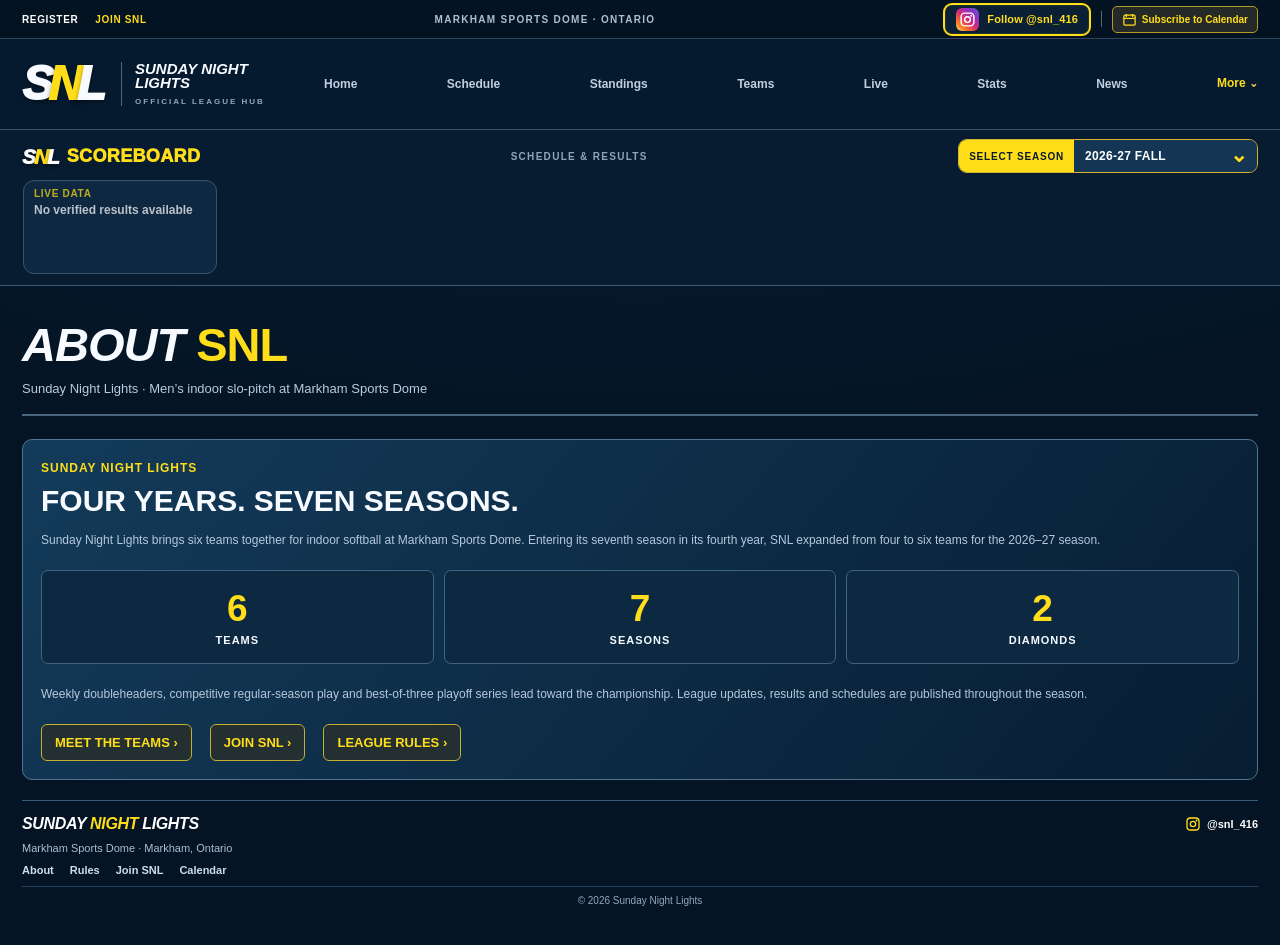
==== about.html @ c05535dc "Make SNL footer compact with four links and inline Instagram" ====
<!doctype html>
<html lang="en"><head><meta charset="utf-8"><meta name="viewport" content="width=device-width,initial-scale=1"><meta name="theme-color" content="#06192b"><meta name="description" content="About Sunday Night Lights — Sunday Night Lights."><title>About | Sunday Night Lights</title><link rel="stylesheet" href="css/style.css?v=snl-footer-compact-20261107"><link rel="stylesheet" href="css/snl-matchups-approved-v4.css?v=morsl-logo-20261105"><link rel="icon" href="assets/favicon.svg" type="image/svg+xml"></head><body data-page="about"><div id="siteHeader"></div><main id="app"></main><script src="js/data.js?v=snl-navigation-20261104"></script><script src="js/main.js?v=snl-footer-compact-20261107"></script></body></html>
---- css/style.css ----
:root{--navy:#06182b;--nav:#06192b;--bg:#051527;--panel:#123554;--panel2:#0c2943;--yellow:#ffde19;--text:#f7faff;--muted:#a9bfd2;--stroke:#587592;--soft:#2b4b66}
*{box-sizing:border-box}html{scroll-behavior:smooth}body{margin:0;color:var(--text);background:radial-gradient(ellipse 100% 60% at 50% -10%,#183f60 0%,#06192d 48%,#041424 100%);font-family:Arial,Helvetica,sans-serif}button{font:inherit;cursor:pointer}a{color:inherit;text-decoration:none}img{max-width:100%}a:focus-visible,button:focus-visible{outline:3px solid var(--yellow);outline-offset:3px}.wrap{width:min(100% - 44px,1300px);margin:auto}.utility{border-bottom:1px solid #30445b;background:#031322}.utility-in{min-height:38px;display:flex;align-items:center;gap:15px;font-size:10px;color:#adbed0;font-weight:800;letter-spacing:1.3px}.presence{display:flex;align-items:center;white-space:nowrap}.light-dot{display:inline-block;background:var(--yellow);box-shadow:0 0 8px #ffdc3666;width:8px;height:8px;flex:0 0 8px;border-radius:50%;margin-right:10px}.venue{margin-left:auto;white-space:nowrap}.socials{display:flex;align-items:center;gap:7px;letter-spacing:0}.utility-follow{white-space:nowrap}.social-pill,.calendar-pill{display:inline-flex;align-items:center;gap:5px;height:27px;padding:4px 9px;border:1px solid #3b5770;border-radius:5px;background:#0b263f;color:#dce9f7;font-size:10px;letter-spacing:0;font-weight:800;white-space:nowrap}.social-pill.disabled{opacity:.68;cursor:default}.social-pill svg,.calendar-pill svg{width:15px;height:15px;flex:0 0 15px}.calendar-pill{color:var(--yellow);border-color:#b09a24;background:#252a28}.calendar-pill:hover{background:#38392b}.utility-divider{height:16px;width:1px;background:#50677d;margin:0 3px}
.masthead{background:#061a2f;border-bottom:1px solid #37516b}.masthead-in{min-height:90px;display:flex;align-items:center;gap:23px}.brand{display:flex;align-items:center;gap:13px;flex:0 0 365px}.brand-mark{font-size:54px;font-weight:1000;font-style:italic;letter-spacing:-6px;line-height:1;text-shadow:0 2px 4px #0006}.brand-mark i{color:var(--yellow);font-style:inherit}.brand-divider{width:1px;height:44px;background:#52667c;margin-left:8px}.brand-txt b{font-size:18px;line-height:.95;font-style:italic;display:block}.brand-txt small{display:block;font-size:8px;letter-spacing:2px;margin-top:7px;color:#91a7bf;font-weight:800}.nav{display:flex;align-items:center;justify-content:space-between;flex:1;gap:10px}.nav a{font-weight:900;color:#bfd0e1;font-size:16px;padding:34px 0;position:relative;white-space:nowrap}.nav a.active,.nav a:hover{color:var(--yellow)}.nav a.active:after{content:"";position:absolute;bottom:0;height:3px;background:var(--yellow);left:0;right:0}.menu-toggle{display:none;border:none;background:none;color:var(--yellow);font-size:29px;line-height:1;padding:5px}
.scoreboard{background:#071c31;border-bottom:1px solid #3a5b76;padding:14px 0}.scorehead{display:flex;align-items:center;gap:12px;margin-bottom:13px}.scorehead h2{margin:0;color:var(--yellow);letter-spacing:1.6px;font-size:17px;font-weight:900}.scorehead .right-text{margin-left:auto;color:#8ea5bb;font-size:10px;letter-spacing:1.3px;font-weight:900;text-transform:uppercase}.scorebtn{border:1px solid #426688;border-radius:50%;color:var(--yellow);background:#173550;width:30px;height:30px;font-size:19px;line-height:1;margin-left:2px}.scoretrack{display:flex;gap:10px;overflow-x:auto;scroll-behavior:smooth;scrollbar-width:none;padding:1px 1px 2px}.scoretrack::-webkit-scrollbar{display:none}.gamecenter{flex:0 0 206px;min-height:111px;display:flex;align-items:center;gap:11px;border:1px solid #c4ac28;background:#203144;border-radius:11px;padding:14px;color:var(--yellow)}.gamecenter .live-disc{width:10px;height:10px;border-radius:50%;background:var(--yellow);box-shadow:0 0 11px #ffdf19b0}.gamecenter strong{font-size:17px;line-height:1.12}.gamecenter small{display:block;font-size:10px;color:#aec0d0;font-weight:400;margin-top:5px}.scorecard{flex:0 0 194px;border:1px solid #3d6385;background:linear-gradient(135deg,#194568,#0d2b49);border-radius:11px;min-height:111px;padding:8px 11px}.scoremeta{display:flex;justify-content:space-between;font-size:10px;font-weight:900;color:var(--yellow);letter-spacing:.7px;margin-bottom:6px}.scoremeta span{font-size:9px;color:#93aabd}.scoreteam{display:flex;align-items:center;gap:7px;font-size:12px;font-weight:800;margin:3px 0}.scoreteam img{width:24px;height:27px;object-fit:contain}.scoreteam span{flex:1;overflow:hidden;text-overflow:ellipsis;white-space:nowrap}.scoreteam b{font-size:17px}.scorecard.pending{opacity:.75}
main{padding-bottom:30px}.hero{border:1px solid #43617a;background:#102f4d;margin:27px 0 25px}.hero-banner{height:auto;aspect-ratio:5/1;overflow:hidden;background:#051321}.hero-banner img{width:100%;height:100%;object-fit:cover;display:block}.logo-ribbon{display:grid;grid-template-columns:repeat(6,minmax(0,1fr));height:120px;background:linear-gradient(150deg,#153a5b,#081b30);border-top:1px solid #54718e}.logo-team{height:100%;display:flex;align-items:center;justify-content:center;position:relative;overflow:hidden}.logo-team:not(:last-child):after{content:"";position:absolute;right:0;top:-12px;height:160px;width:3px;background:var(--yellow);transform:rotate(16deg);box-shadow:0 0 3px #0005}.logo-team img{object-fit:contain;width:86%;height:85%;filter:drop-shadow(0 3px 2px #0008)}.logo-team.buffaloes img{width:96%;height:74%}
.section{margin:0 0 29px}.section-top{display:flex;align-items:end;justify-content:space-between;gap:13px;margin:0 0 12px}.section-top h2{font-size:clamp(25px,2.8vw,33px);line-height:1.02;letter-spacing:-1px;font-style:italic;font-weight:900;margin:0}.section-top em{font-style:inherit;color:var(--yellow)}.section-top small,.section-top a{font-size:11px;font-weight:800;letter-spacing:.5px;color:#c2d1e2;text-transform:uppercase;text-align:right}.section-rule{width:59px;height:3px;background:var(--yellow);margin-top:10px}.stories{display:flex;gap:12px;overflow-x:auto;scrollbar-width:thin;scrollbar-color:#55738b transparent;scroll-snap-type:x mandatory;padding:0 0 7px}.story{min-width:0;flex:1 0 calc((100% - 36px)/4);min-height:360px;position:relative;overflow:hidden;border-radius:12px;background:linear-gradient(150deg,#1a4064,#061522);border:1px solid #56738c;scroll-snap-align:start;box-shadow:0 12px 20px #0005;isolation:isolate}.story:after{content:"";position:absolute;inset:0;background:linear-gradient(180deg,#06131e69 0%,transparent 35%,#02070cc9 64%,#01050a 100%);z-index:1}.story:hover .story-illustration{transform:scale(1.06)}.story-illustration{position:absolute;inset:0;transition:transform .24s ease}.story-illustration img{position:absolute;object-fit:contain;filter:drop-shadow(0 10px 8px #0008)}.story.opener{background:linear-gradient(130deg,#144c3b,#13558d 70%,#090f1c)}.story.opener img.one{width:95%;height:85%;left:-24%;top:11%;transform:rotate(-10deg)}.story.opener img.two{width:105%;height:60%;right:-42%;top:22%;transform:rotate(7deg)}.story.expansion{background:linear-gradient(145deg,#143e58,#071626)}.story.expansion img{width:53%;height:47%;top:16%}.story.expansion img.one{left:-5%}.story.expansion img.two{right:-6%}.story.expansion img.three{width:52%;left:27%;top:36%}.story.trade{background:linear-gradient(130deg,#b34a10,#181922 73%)}.story.trade img{height:72%;width:70%;top:17%}.story.trade img.one{left:-16%;}.story.trade img.two{right:-16%;}.story.batbros{background:radial-gradient(circle at 50% 30%,#326e94,#08192c 75%)}.story.batbros:before{content:"⚾";font-size:140px;opacity:.3;position:absolute;left:17%;top:18%;transform:rotate(-13deg)}.story-super{position:absolute;top:58px;left:14px;right:9px;z-index:2;text-transform:uppercase;font-weight:1000;font-stretch:condensed;letter-spacing:-.9px;color:#fff;font-size:clamp(27px,2.7vw,45px);line-height:.91;text-shadow:0 4px 4px #000e,-1px -1px 1px #000b}.story.trade .story-super{font-size:32px}.story.batbros .story-super{font-size:42px}.story-tag{position:absolute;z-index:3;top:12px;left:12px;background:var(--yellow);padding:5px 8px;color:#061728;font-size:9px;font-weight:900;letter-spacing:1px;border-radius:2px}.story-bottom{position:absolute;bottom:0;left:0;right:0;padding:16px 13px 16px;z-index:3}.story-bottom h3{font-size:19px;line-height:1.15;margin:0 0 7px;font-weight:900;text-shadow:1px 2px 2px #000}.story-bottom small{font-size:10px;color:#b5c3d4}.newsline{margin-top:10px;padding:11px 12px;display:flex;align-items:center;gap:11px;border:1px solid #4b708b;border-radius:8px;background:linear-gradient(90deg,#164461,#081c2d);font-size:12px}.newsline b{font-size:9px;white-space:nowrap;background:var(--yellow);padding:7px;color:#062034;border-radius:3px}.newsline span{flex:1}.newsline a{font-size:10px;font-weight:900;white-space:nowrap;color:#c7d4e2}
.split{display:grid;grid-template-columns:1fr 1fr;gap:18px;margin-bottom:34px}.split .section-top{margin-bottom:12px}.panel{border:1px solid #6684a0;background:linear-gradient(150deg,#133956,#081e33);border-radius:12px;overflow:hidden;box-shadow:0 9px 15px #0003}.panel-h{display:flex;align-items:center;justify-content:space-between;padding:12px 14px;background:#173e5a;border-bottom:3px solid var(--yellow);font-size:11px;font-weight:900;letter-spacing:.4px}.panel-h small{color:#b5c6d6;letter-spacing:.2px}.matches{padding:8px}.match{height:76px;border:1px solid #abbccf;border-radius:8px;overflow:hidden;position:relative;background:#081726;margin-bottom:7px;isolation:isolate}.match:last-child{margin-bottom:0}.half{position:absolute;height:100%;top:0;width:53%;overflow:hidden}.half.away{left:0;clip-path:polygon(0 0,100% 0,92% 100%,0 100%)}.half.home{right:0;clip-path:polygon(9% 0,100% 0,100% 100%,0% 100%)}.half img{height:130%;width:120%;max-width:none;position:absolute;top:-13%;object-fit:contain;transform:rotate(3deg) scale(1.17);transition:transform .25s}.half .morsl-art{transform:rotate(3deg) scale(.91);top:-10%}.half .buffaloes-art{height:155%;width:180%;left:-18%;top:-26%;transform:rotate(3deg) scale(1.19)}.half.away .buffaloes-art{left:-30%}.half .iht-art{height:125%;width:118%;top:-13%;transform:rotate(3deg) scale(.99)}.half .maul-art{transform:rotate(3deg) scale(1.24)}.half .outcasts-art{transform:rotate(3deg) scale(1.12)}.half .raccoons-art{transform:rotate(3deg) scale(1.28)}.half.away img{left:-8%}.half.home img{right:-9%}.half .buffaloes-art{left:-18%}.half.home .buffaloes-art{right:-30%;left:auto}.half-label{position:absolute;z-index:5;bottom:5px;font-weight:900;font-size:13px;color:white;text-shadow:1px 2px 2px #000,0 0 5px #000;white-space:nowrap}.half.away .half-label{left:6px}.half.home .half-label{right:6px}.half .position-label{position:absolute;top:5px;z-index:4;font-size:8px;font-weight:900;letter-spacing:.6px;color:white;text-shadow:0 0 4px #000}.half.away .position-label{left:7px}.half.home .position-label{right:7px}.match .slash{position:absolute;left:50%;height:150%;width:3px;background:var(--yellow);top:-25%;z-index:3;transform:rotate(21deg)}.matchtime{position:absolute;left:50%;top:50%;transform:translate(-50%,-50%);z-index:6;text-align:center;min-width:101px;background:#06182b;border:1.5px solid var(--yellow);padding:5px 9px;border-radius:25px;box-shadow:0 2px 5px #0009}.matchtime b{display:block;color:var(--yellow);font-size:14px;line-height:1.05;white-space:nowrap}.matchtime small{display:block;font-size:8px;font-weight:900;letter-spacing:.2px;color:#fff;border-top:1px solid #c1d1db;margin-top:3px;padding-top:2px;white-space:nowrap}
.standings{width:100%;border-collapse:collapse}.standings th{color:#bac9d8;text-align:left;background:#0a2439;font-size:10px;letter-spacing:.4px;padding:12px 9px}.standings td{padding:8px 9px;font-size:12px;font-weight:800;border-top:1px solid #3a5872}.standings td:not(:first-child),.standings th:not(:first-child){text-align:center}.standings td:not(:first-child){color:#c4d3e3}.team-id{display:flex;align-items:center;gap:8px;min-width:0}.team-id img{width:31px;height:30px;object-fit:contain;flex:none}.panel-foot{padding:9px 11px;color:#b1c5d8;font-size:10px;border-top:1px solid #42617a;line-height:1.4}.leader-cards{display:grid;grid-template-columns:repeat(4,minmax(0,1fr));gap:12px}.leader-card{border:1px solid #6787a1;border-top:3px solid var(--yellow);border-radius:9px;background:linear-gradient(140deg,#18415f,#071d32);padding:15px;min-height:144px;overflow:hidden;position:relative}.leader-card:after{content:"";position:absolute;width:155px;height:155px;border:2px solid #fff1;border-radius:50%;right:-60px;top:33px;box-shadow:0 0 0 19px #fff1}.leader-card b{font-size:12px;display:block;letter-spacing:.5px}.leader-card small{font-size:11px;color:var(--yellow);font-weight:900;display:block;margin:5px 0}.leader-card strong{font-size:35px;display:block;margin:18px 0 7px}.leader-card span{font-size:10px;color:#b9cfe1}.hint{font-size:11px;color:#a7bfd5;margin:8px 0 0}.footer{margin-top:32px;border-top:1px solid #345a75;padding:21px 0 9px;display:flex;gap:20px;align-items:center;justify-content:space-between;font-size:11px;color:#a4bcd0}.footer strong{color:#fff}.footer em{color:var(--yellow);font-style:normal}
/* interior pages */.page-hero{display:flex;align-items:end;justify-content:space-between;gap:15px;margin:31px 0 20px;border-bottom:2px solid #49667f;padding-bottom:15px}.page-hero h1{font-size:clamp(30px,4vw,47px);font-style:italic;letter-spacing:-1px;font-weight:900;margin:0}.page-hero h1 em{font-style:normal;color:var(--yellow)}.page-hero p{margin:7px 0 0;color:#b9cbdc;font-size:13px;line-height:1.5}.section-note{color:#b5c8dc;font-size:12px;line-height:1.65}.flat-card{border:1px solid #52738d;background:linear-gradient(130deg,#133b5a,#071d32);border-radius:10px;padding:18px;margin-bottom:14px}.flat-card h2,.flat-card h3{margin-top:0}.large-matches .match{height:133px;margin:0 0 9px}.large-matches .half-label{font-size:22px;bottom:12px}.large-matches .matchtime{min-width:126px;padding:7px 11px}.large-matches .matchtime b{font-size:19px}.large-matches .matchtime small{font-size:10px}.large-matches .half .position-label{font-size:10px;top:9px}.large-matches .half img{height:150%}.large-matches .half .buffaloes-art{height:170%}.large-matches .half .morsl-art{transform:rotate(3deg) scale(.98)}.large-matches .half .iht-art{height:145%}.filters{display:flex;align-items:center;gap:10px;flex-wrap:wrap;margin-bottom:16px}.filterbtn{background:#0c2943;color:#c9d7e6;border:1px solid #63819a;border-radius:6px;padding:9px 13px;font-weight:800;font-size:12px}.filterbtn.active{color:#071728;background:var(--yellow);border-color:var(--yellow)}.game-table{width:100%;border-collapse:collapse;font-size:13px}.game-table th{background:#102b43;color:#c7d6e7;font-size:11px;letter-spacing:.6px;text-align:left}.game-table td,.game-table th{padding:14px 13px;border-bottom:1px solid #345875}.game-table td:last-child{text-align:right}.result-row{display:flex;align-items:center;gap:11px}.result-row img{width:30px;height:30px;object-fit:contain}.result-row b{font-size:15px}.result-pending{font-size:11px;color:#a7bfce}.team-grid{display:grid;grid-template-columns:repeat(3,1fr);gap:15px}.team-card{border:1px solid #4f718d;border-radius:11px;background:linear-gradient(135deg,#173e5f,#081e35);padding:19px;min-height:212px;display:flex;flex-direction:column;align-items:center;justify-content:space-between;text-align:center;gap:8px;transition:transform .18s}.team-card:hover{transform:translateY(-3px);border-color:var(--yellow)}.team-card img{width:100%;height:110px;object-fit:contain}.team-card h3{margin:0;font-size:19px}.team-card span{font-size:11px;color:var(--yellow);font-weight:800}.team-detail{display:flex;align-items:center;gap:30px}.team-detail img{width:260px;height:235px;object-fit:contain}.roster-grid{display:grid;grid-template-columns:repeat(2,1fr);gap:13px}.feature-link{color:var(--yellow);font-size:12px;font-weight:900}.playoff-grid{display:grid;grid-template-columns:repeat(3,1fr);gap:16px}.round-card{background:linear-gradient(#163954,#081e32);border:1px solid #4c6a81;border-radius:10px;padding:16px}.round-card h3{margin:0 0 13px;color:var(--yellow);font-size:17px}.series{padding:15px 8px;border:1px solid #405c72;background:#081d31;border-radius:6px;margin-bottom:10px;text-align:center;font-size:13px;font-weight:800}.series small{display:block;color:#a3bacd;margin-top:6px}.stat-summary{display:grid;grid-template-columns:repeat(4,1fr);gap:11px;margin-bottom:18px}.stat-box{border-top:3px solid var(--yellow);background:#143958;border-radius:9px;padding:18px}.stat-box b{display:block;font-size:31px;margin-bottom:8px}.stat-box small{font-size:11px;color:#bbcada;font-weight:900;letter-spacing:.6px}.leaders-full .leader-card{min-height:185px}.notice{padding:15px;border-left:3px solid var(--yellow);background:#0d2a43;border-radius:4px;color:#d4e1ee;font-size:13px;line-height:1.55;margin:15px 0}.register-steps{display:grid;grid-template-columns:repeat(3,1fr);gap:14px}.register-step{border:1px solid #486984;border-radius:9px;padding:18px;background:#112f49}.register-step .step{display:block;color:var(--yellow);font-weight:900;font-size:12px;margin-bottom:10px}.register-step h3{font-size:18px}.register-step p{font-size:12px;line-height:1.6;color:#bfd1e0}.story-archive .story{flex:1 0 calc((100% - 36px)/4)}.article{max-width:800px;margin:30px auto}.article h1{font-size:clamp(32px,5vw,52px);line-height:1.06;margin:14px 0 14px}.article p{font-size:16px;line-height:1.75;color:#d5e2ee}.article-tag{color:#092038;background:var(--yellow);display:inline-block;font-weight:900;font-size:11px;letter-spacing:.7px;padding:7px 10px}.article-graphic{position:relative;background:linear-gradient(130deg,#0c3653,#071523);height:290px;border:1px solid #54728b;border-radius:12px;overflow:hidden;display:flex;align-items:center;justify-content:center;margin-bottom:19px}.article-graphic img{max-width:45%;max-height:90%;object-fit:contain}.article-graphic b{position:absolute;bottom:20px;font-size:30px;font-weight:900;text-shadow:2px 2px 3px black;text-align:center}.not-live{font-size:11px;color:#9cb5ca}.neutral-link{display:inline-flex;align-items:center;justify-content:center;gap:8px;border:1px solid #c7ae2d;color:var(--yellow);border-radius:6px;padding:10px 13px;font-size:13px;font-weight:900;background:#242f32}
@media(max-width:1200px){.masthead-in{gap:13px}.brand{flex-basis:280px}.brand-mark{font-size:46px}.brand-txt b{font-size:15px}.nav{gap:8px}.nav a{font-size:13px}.venue{display:none}}
@media(max-width:800px){.wrap{width:calc(100% - 20px)}.utility-in{gap:5px}.presence{font-size:8px;letter-spacing:.2px}.social-pill{padding:3px 6px}.social-pill span,.utility-follow{display:none}.masthead-in{min-height:70px}.brand{flex:1}.brand-mark{font-size:42px}.brand-txt b{font-size:15px}.brand-txt small{font-size:7px}.menu-toggle{display:block;margin-left:auto}.nav{display:none;position:absolute;z-index:40;top:108px;left:0;right:0;background:#071b2f;border-top:1px solid #45637d;border-bottom:2px solid var(--yellow);padding:8px 17px;flex-direction:column;align-items:stretch;box-shadow:0 10px 25px #0008}.nav.open{display:flex}.nav a,.nav a.active{padding:12px 8px;font-size:15px}.nav a.active:after{left:0;right:auto;bottom:6px;width:3px;height:27px}.scorehead h2{font-size:13px;letter-spacing:1px}.scorehead .right-text{display:none}.hero{margin:15px 0 23px}.logo-ribbon{height:78px}.logo-team img{width:90%;height:78%}.logo-team:not(:last-child):after{height:110px;width:2px}.stories .story{flex:0 0 49%;height:340px}.split{grid-template-columns:1fr}.team-grid{grid-template-columns:repeat(2,1fr)}.playoff-grid{grid-template-columns:1fr}.stat-summary{grid-template-columns:repeat(2,1fr)}.register-steps{grid-template-columns:1fr}.roster-grid{grid-template-columns:1fr}.story-archive .story{flex:0 0 48%}.footer{font-size:10px}.team-detail img{width:140px;height:145px}}
@media(max-width:480px){.utility-in{min-height:34px}.calendar-pill{font-size:9px;padding:3px 5px}.calendar-pill svg{width:13px}.social-pill{width:26px;height:25px;justify-content:center;padding:3px}.utility-divider{margin:0}.brand-mark{font-size:39px}.brand-divider{height:35px;margin-left:4px}.brand-txt b{font-size:13px}.brand-txt small{font-size:6px;letter-spacing:1.5px}.masthead-in{min-height:64px}.nav{top:98px}.scoreboard{padding:11px 0}.scorehead{margin-bottom:10px}.scorecard{flex-basis:165px;min-height:87px}.gamecenter{flex-basis:145px;min-height:87px;padding:9px}.gamecenter strong{font-size:13px}.gamecenter small{font-size:9px}.scoreteam{font-size:10px}.scoreteam img{width:21px;height:22px}.scoreteam b{font-size:16px}.scoremeta{font-size:9px}.hero-banner{aspect-ratio:4.1/1}.hero-banner img{object-fit:cover}.logo-ribbon{height:65px}.logo-team:not(:last-child):after{height:95px}.section-top h2{font-size:25px}.section-top small,.section-top a{font-size:9px}.story{flex:0 0 77%!important;min-height:325px}.story-super{font-size:42px}.newsline{gap:8px}.newsline span{font-size:11px}.newsline a{font-size:9px}.split{gap:22px}.leader-cards{grid-template-columns:repeat(2,minmax(0,1fr));gap:9px}.leader-card{min-height:144px;padding:11px}.leader-card b{font-size:11px}.leader-card strong{font-size:30px}.leader-card span{font-size:9px}.match{height:80px}.half .buffaloes-art{height:154%;width:170%;left:-23%}.half.home .buffaloes-art{right:-25%}.half-label{font-size:13px}.large-matches .match{height:115px}.large-matches .half-label{font-size:15px}.large-matches .matchtime{min-width:98px}.large-matches .matchtime b{font-size:14px}.large-matches .matchtime small{font-size:8px}.team-grid{gap:9px}.team-card{min-height:170px;padding:10px}.team-card img{height:90px}.team-card h3{font-size:14px}.team-detail{flex-direction:column;text-align:center;gap:10px}.page-hero{align-items:start}.game-table th,.game-table td{padding:10px 6px;font-size:11px}.result-row{gap:4px}.result-row img{width:20px;height:22px}.footer{flex-wrap:wrap;justify-content:center;text-align:center}.article-graphic{height:220px}}

/* Post-launch fixes — distinguish short League News updates from feature stories */
.newsline .news-updates{display:flex;align-items:center;gap:14px;flex-wrap:wrap;line-height:1.4}.newsline .news-updates>span{flex:none;white-space:nowrap}.newsline .news-updates strong{font-weight:900;color:#ffde18;font-size:10px;margin-right:4px}.newsline>a{margin-left:auto}
/* Full-length slanted separators, with ends aligned to the team strip */
.logo-team:not(:last-child):after{top:0;bottom:0;right:0;height:100%;width:26px;transform:none;box-shadow:none;clip-path:polygon(93% 0,100% 0,7% 100%,0 100%)}
@media(max-width:800px){.newsline .news-updates{gap:6px 12px}.newsline .news-updates>span{white-space:normal}.logo-team:not(:last-child):after{height:100%;width:17px}}
@media(max-width:480px){.newsline{flex-wrap:wrap}.newsline .news-updates{gap:5px 10px}.newsline>a{margin-left:auto}.logo-team:not(:last-child):after{height:100%;width:12px}}


/* SNL APPROVED ARTWORK CORRECTION (Nov 2026)
   Source: original team logos, reviewed/approved matchup mockups.
   Crop is achieved with background-position and background-size, not AI redrawing. */
/* The banner is its own continuous image. The dark blue ribbon is a different block. */
.hero {background:transparent;border-color:#52718d;overflow:visible}
.hero-banner {background:#07192b;overflow:hidden;position:relative}
.hero-banner img{display:block;width:100%;height:100%;object-fit:cover;object-position:center}
/* Each of the five dividers belongs to the boundary BETWEEN equally sized teams. */
.logo-ribbon {position:relative;display:grid;grid-template-columns:repeat(6,minmax(0,1fr));height:120px;overflow:hidden;
 background:#123654;border-top:1px solid #4d7190;isolation:isolate}
.logo-team {position:relative;height:100%;overflow:visible;min-width:0;display:flex;justify-content:center;align-items:center;padding:9px 17px}
.logo-team img,.logo-team.buffaloes img{width:100%;height:89%;max-width:100%;object-fit:contain;filter:drop-shadow(0 3px 2px #0008)}
.logo-team.buffaloes img{height:79%}
.logo-team::after {display:none!important}
.logo-ribbon .logo-team:not(:last-child)::before {content:"";display:block;position:absolute;z-index:5;
 width:3px;height:145%;top:-22.5%;right:-1px;background:#ffde19;transform:rotate(15deg);pointer-events:none;
 box-shadow:0 0 1px #060f1a}
/* Matchups: single consistent inward-looking color layout and original artwork crops */
.match{position:relative;isolation:isolate;border-radius:9px;overflow:hidden;border:1px solid #b9cddd;background:#0b192c}
.match .half{position:absolute;top:0;height:100%;width:53%;overflow:hidden}
.match .half.away{left:0;right:auto;clip-path:polygon(0 0,100% 0,91% 100%,0 100%);z-index:1}
.match .half.home{right:0;left:auto;clip-path:polygon(9% 0,100% 0,100% 100%,0% 100%);z-index:1}
.match .teamart{position:absolute;inset:-2%;background-repeat:no-repeat;background-color:transparent;
 transform:rotate(-3deg) scale(1.035);transform-origin:50% 50%;}
/* Home primary, away secondary. Never dim or fade source artwork. */
.match .half--raccoons.home{background:linear-gradient(125deg,#00692f,#0b8a3e)}
.match .half--raccoons.away{background:linear-gradient(120deg,#192c31,#253c36)}
.match .half--raccoons .teamart{background-image:url('../assets/raccoons_feature.webp');background-size:auto 300%;background-position:51% 45%}
.match .half--morsl.home{background:linear-gradient(130deg,#0a8a38,#087c3d 75%,#0755ba)}
.match .half--morsl.away{background:linear-gradient(128deg,#0b5ab8,#f5f7fb 60%,#dc1228)}
.match .half--morsl .teamart{background-image:url('../assets/morsl_feature.webp?v=morsl-excel-20261105');background-size:auto 202%;background-position:49% 47%}
.match .half--maul.home{background:linear-gradient(130deg,#08090d,#20232b 65%,#3a0e0e)}
.match .half--maul.away{background:linear-gradient(120deg,#414d5b,#1b2028 65%,#0d1116)}
.match .half--maul .teamart{background-image:url('../assets/maul_feature.webp');background-size:auto 240%;background-position:49% 44%}
.match .half--outcasts.home{background:#080b0f}
.match .half--outcasts.away{background:linear-gradient(130deg,#eef2f6,#cfd7df)}
.match .half--outcasts .teamart{background-image:url('../assets/outcasts_feature.webp');background-size:auto 180%;background-position:55% 28%}
.match .half--iht.home{background:linear-gradient(120deg,#be5409,#e8781d)}
.match .half--iht.away{background:linear-gradient(130deg,#f8f7f2,#e9e6df)}
.match .half--iht .teamart{background-image:url('../assets/iht.webp');background-size:auto 175%;background-position:50% 50%}
.match .half--buffaloes.home{background:linear-gradient(135deg,#1757ac,#0c478e)}
.match .half--buffaloes.away{background:linear-gradient(135deg,#eed8a2,#f7e2ab)}
.match .half--buffaloes .teamart{background-image:url('../assets/buffaloes.webp');background-size:auto 194%;background-position:0% 37%}
.match .half .half-label{font-size:18px;bottom:6px;left:12px;right:auto;letter-spacing:-.35px;z-index:5;color:#fff;text-shadow:1px 2px 3px #000,0 0 5px #000;white-space:nowrap}
.match .half.home .half-label{left:auto;right:12px;text-align:right}
.match .half .position-label{top:7px;font-size:9px;letter-spacing:1px;color:white;z-index:5}
.match .slash{left:50%;top:-11px;height:calc(100% + 22px);width:4px;transform:rotate(27deg);z-index:4;background:#ffde19}
.match .matchtime{border:1.5px solid #ffde19;border-radius:27px;min-width:105px;padding:5px 9px;z-index:8}
.match .matchtime b{font-size:15px;color:#ffde19}
.match .matchtime small{font-size:8px}
/* Size of visual match art should scale with available card width, not inherited img dimensions. */
.split .match{height:88px}
.large-matches .match{height:145px}
.large-matches .half .half-label{font-size:28px;bottom:9px}
.large-matches .half .position-label{font-size:11px;top:9px}
.large-matches .half--morsl .teamart{background-size:auto 202%;background-position:49% 47%}
.large-matches .matchtime{min-width:129px;padding:7px 12px}
.large-matches .matchtime b{font-size:20px}
.large-matches .matchtime small{font-size:11px}
/* At phone width: approved smaller MORSL, enlarged Buffaloes wordmark, panda close-up,
   same tilt, equal white names, small capsule, readable IHT bats. */
@media(max-width:800px){
  .logo-ribbon{height:78px}
  .logo-team{padding:5px 9px}
  .logo-ribbon .logo-team:not(:last-child)::before{height:135%;top:-17.5%;width:2px}
  .logo-team img,.logo-team.buffaloes img{height:84%;width:100%}
}
@media(max-width:480px){
  .logo-ribbon{height:65px}
  .logo-team{padding:3px 5px}
  .logo-team img,.logo-team.buffaloes img{height:87%;width:99%}
  .logo-ribbon .logo-team:not(:last-child)::before{width:2px;height:138%;top:-19%}
  .split .match,.large-matches .match{height:110px}
  .match .half .half-label,.large-matches .half .half-label{font-size:18px;bottom:7px;left:7px}
  .match .half.home .half-label,.large-matches .half.home .half-label{right:7px;left:auto}
  .match .half .position-label,.large-matches .half .position-label{font-size:8px;top:7px}
  .match .half--raccoons .teamart{background-size:auto 205%;background-position:51% 48%}
  .match .half--morsl .teamart,.large-matches .half--morsl .teamart{background-size:auto 159%;background-position:50% 47%}
  .match .half--maul .teamart{background-size:auto 190%;background-position:49% 49%}
  .match .half--iht .teamart{background-size:auto 145%;background-position:50% 48%}
  .match .half--outcasts .teamart{background-size:auto 155%;background-position:55% 44%}
  .match .half--buffaloes .teamart{background-size:auto 152%;background-position:0% 36%}
  .match .slash{width:3px}
  .match .matchtime,.large-matches .matchtime{min-width:93px;padding:5px 6px}
  .match .matchtime b,.large-matches .matchtime b{font-size:14px}
  .match .matchtime small,.large-matches .matchtime small{font-size:8px}
}
@media(max-width:380px){.match .half .half-label,.large-matches .half .half-label{font-size:16px}}

/* Prevent intrinsic logo image height from expanding the grid track and clipping logos. */
.logo-ribbon{grid-template-rows:minmax(0,1fr)}
.logo-team{min-height:0;max-height:100%}
.logo-team img,.logo-team.buffaloes img{max-height:100%}


/* FEATURED ARTICLES & NEWS — 2026 CONTENT UPDATE */
.story .story-illustration img.story-poster{position:absolute;inset:0;width:100%;height:100%;max-width:none;object-fit:cover;object-position:center top;filter:none;transform:none}
.story:hover .story-illustration{transform:scale(1.025)}
.story:after{background:linear-gradient(180deg,#00102620 0%,transparent 43%,#00071140 61%,#010711dc 100%)}
.story .story-bottom{padding:25px 13px 15px;background:linear-gradient(180deg,transparent,#020b16d9 23%,#020b16ed 100%)}
.story .story-bottom h3{font-size:17px;line-height:1.18;margin-bottom:6px}
.story.opener,.story.trade,.story.batbros,.story.expansion{background:#06192b}
.newsline .news-updates .news-inline-link{color:var(--yellow);font-size:11px;font-weight:900;margin-left:4px;white-space:nowrap}
.newsline .news-updates .news-inline-link:hover{text-decoration:underline}
.league-news-panel{scroll-margin-top:20px}
.news-item{display:flex;gap:14px;align-items:center;flex-wrap:wrap;padding:13px 0;border-top:1px solid #3d6380}
.news-item time{color:var(--yellow);font-weight:900;font-size:11px;white-space:nowrap}
.news-item span{flex:1;font-size:13px}
.news-item a{font-weight:900;color:var(--yellow);font-size:11px;white-space:nowrap}
.snl-article{max-width:840px;margin:32px auto 0}
.snl-article h1{font-size:clamp(29px,4vw,45px);line-height:1.09;margin:16px 0 20px}
.snl-article .article-head{margin-top:22px;display:flex;align-items:center;gap:14px;flex-wrap:wrap}
.snl-article .article-head .article-tag{color:#06192b;background:var(--yellow);border-radius:3px;font-weight:900;font-size:11px;padding:7px 11px;text-transform:uppercase}
.snl-article .article-head time{font-size:12px;color:#b4c7d9}
.snl-article .article-content{font-size:16px;line-height:1.74;color:#e5edf6}
.snl-article .article-content p{margin:0 0 19px}
.snl-article .article-content strong{color:#fff}
.snl-article .article-content h2{font-size:22px;margin:20px 0 12px;color:var(--yellow)}
.article-photo{margin:23px 0 27px}
.article-photo img{display:block;width:100%;height:auto;border-radius:11px;border:1px solid #4d6a83}
.article-photo figcaption{margin-top:8px;color:#aec4d9;font-size:12px;line-height:1.5}
.article-brand{margin:20px 0 27px;border:1px solid #425a71;background:#091a2c;border-radius:10px;padding:20px;display:flex;justify-content:center}
.article-brand img{width:165px;height:165px;object-fit:contain}
.article-close{font-weight:900;color:var(--yellow)!important;font-size:17px}
.article-meta-end{font-size:12px;color:#b9cbdc}
.article-back{display:inline-block;margin-top:25px}
.article-predictions{background:#102e49;border:1px solid #56738f;border-top:3px solid var(--yellow);border-radius:9px;padding:18px 20px;margin:25px 0}
.article-predictions h2{margin-top:0}
.prediction-list{list-style:none;padding:0;counter-reset:rank;display:grid;grid-template-columns:1fr 1fr;gap:8px 16px}
.prediction-list li{display:flex;align-items:center;gap:11px;font-weight:800;border-bottom:1px solid #355372;padding:5px 0;counter-increment:rank}
.prediction-list li:before{content:counter(rank);display:inline-flex;background:#ffde19;color:#071728;border-radius:4px;font-weight:900;justify-content:center;align-items:center;width:27px;height:27px;flex:0 0 27px}
.trade-spotlight{display:grid;grid-template-columns:minmax(0,1fr) 38px minmax(0,1fr);gap:10px;align-items:center;margin:19px 0 25px}
.spotlight-player{min-width:0;background:#09233a;border:1px solid #52738c;border-radius:10px;overflow:hidden}
.spotlight-player img{width:100%;height:230px;object-fit:cover;object-position:center 28%;display:block}
.spotlight-copy{padding:11px;text-align:center;display:flex;flex-direction:column;gap:2px}
.spotlight-copy b{font-size:14px}.spotlight-copy span{font-size:12px;color:var(--yellow);font-weight:900}
.spotlight-copy small{font-size:11px;line-height:1.4;color:#b8ccdb}
.spotlight-arrow{font-size:34px;color:var(--yellow);text-align:center;font-weight:900}
.article-cta{margin-top:25px;padding:20px;border:1px solid #9a8b26;border-radius:10px;background:#14273b;display:flex;flex-direction:column;gap:7px}
.article-cta a{display:inline-block;width:fit-content;background:#ffde19;color:#051528;font-weight:900;padding:12px 17px;border-radius:6px;font-size:14px}
.article-cta small{color:#bbcadd;font-size:12px}
.rules-intro{display:flex;justify-content:space-between;gap:16px;align-items:center;flex-wrap:wrap;background:#0d2b45;border:1px solid #4c6b87;border-radius:10px;padding:18px;margin-bottom:17px}
.rules-intro p{margin:0;color:#d6e4ef;font-size:13px}
.rules-download{display:inline-flex;background:#ffde19;color:#061a2e;padding:10px 13px;border-radius:6px;font-size:12px;font-weight:900;align-items:center}
.rules-section{border:1px solid #4d6b85;background:linear-gradient(120deg,#133a58,#092238);border-radius:10px;margin-bottom:14px;overflow:hidden;padding:17px 22px}
.rules-section h2{color:var(--yellow);font-size:19px;margin:0 0 12px}
.rules-list{padding-left:23px;margin:0;color:#e1ebf4;font-size:14px;line-height:1.65}
.rules-list>li{margin-bottom:12px;padding-left:4px}
.rules-list>li:last-child{margin-bottom:0}
.rules-list>li::marker{font-weight:900;color:var(--yellow)}
.rules-list ul{padding-left:19px;margin:5px 0}.rules-list ul li{margin-bottom:3px}
.rules-end{margin-top:22px;padding:18px;background:#0b2c46;border-top:2px solid #ffde19;border-radius:9px}
.rules-end strong{color:var(--yellow)}.rules-end p{color:#bdd0e0;font-size:12px;line-height:1.6}
@media(max-width:1030px) and (min-width:801px){.masthead{position:relative}.brand{flex:1}.menu-toggle{display:block;margin-left:auto}.nav{display:none;position:absolute;z-index:40;top:100%;left:0;right:0;background:#071b2f;border:1px solid #42627b;border-bottom:2px solid var(--yellow);padding:8px 17px;flex-direction:column;align-items:stretch;box-shadow:0 10px 25px #0008}.nav.open{display:flex}.nav a,.nav a.active{padding:10px 8px;font-size:14px}.nav a.active:after{left:0;right:auto;bottom:5px;width:3px;height:27px}}
@media(max-width:480px){.snl-article .article-content{font-size:15px}.prediction-list{grid-template-columns:1fr}.spotlight-player img{height:140px}.spotlight-copy b{font-size:11px}.spotlight-copy span{font-size:10px}.spotlight-copy small{font-size:9px}.trade-spotlight{gap:4px;grid-template-columns:minmax(0,1fr) 22px minmax(0,1fr)}.spotlight-arrow{font-size:22px}.rules-section{padding:14px}.rules-list{font-size:13px}}

/* SNL approved November design and navigation finish. */
/* Keep the whole centred banner artwork visible on desktop AND mobile. */
.hero-banner,.hero-banner img {object-position:center center}
.hero-banner {aspect-ratio:2172 / 448}
.hero-banner img {object-fit:contain}
/* Show full-length diagonal dividers between the six team logos. */
.logo-ribbon {overflow:hidden}
.logo-team {overflow:visible}
.logo-team::after {display:none!important}
.logo-ribbon .logo-team:not(:last-child)::before {
  content:"";display:block;position:absolute;z-index:5;
  width:3px;height:145%;top:-22.5%;right:-1px;background:#ffde19;
  transform:rotate(15deg);pointer-events:none;
}
@media(max-width:800px){.logo-ribbon .logo-team:not(:last-child)::before{width:2px;height:135%;top:-17.5%}}
@media(max-width:480px){.logo-ribbon .logo-team:not(:last-child)::before{width:2px;height:138%;top:-19%}.hero-banner{aspect-ratio:2172 / 448}}
/* Twelve navigation destinations, without squeezing labels or displacing branding. */
@media(min-width:1121px){.masthead-in{gap:12px}.nav{gap:7px}.nav a{font-size:12px}}
@media(min-width:1121px) and (max-width:1320px){.brand{flex:0 0 290px}.brand-mark{font-size:48px}.brand-txt b{font-size:15px}}
@media(min-width:801px) and (max-width:1120px){
  .masthead{position:relative}.brand{flex:1}.menu-toggle{display:block;margin-left:auto}
  .nav{display:none;position:absolute;z-index:40;top:100%;left:0;right:0;background:#071b2f;border:1px solid #42627b;border-bottom:2px solid var(--yellow);padding:8px 17px;flex-direction:column;align-items:stretch;box-shadow:0 10px 25px #0008}
  .nav.open{display:flex}.nav a,.nav a.active{padding:10px 8px;font-size:14px}
  .nav a.active:after{left:0;right:auto;bottom:5px;width:3px;height:27px}
}
.join-home-prompt{display:flex;justify-content:space-between;align-items:center;gap:15px;flex-wrap:wrap;background:linear-gradient(125deg,#113956,#081c30);border:1px solid #55758e;border-left:4px solid #ffde19;border-radius:9px;padding:16px 20px;margin:22px 0}
.join-home-prompt strong,.info-kicker{color:#ffde19;font-size:12px;letter-spacing:1px;font-weight:900}
.join-home-prompt p{margin:6px 0 0;color:#d7e3ed;font-size:13px}
.join-home-action{border-radius:5px;background:#ffde19;color:#06192b;padding:11px 16px;font-size:12px;font-weight:900;white-space:nowrap}
.info-landing{margin-top:23px}.info-landing h2{font-size:clamp(22px,3vw,30px);margin:8px 0 12px}.info-landing .section-note,.join-detail .section-note{line-height:1.7}
.info-links{display:flex;gap:18px;flex-wrap:wrap;margin-top:20px}
.about-numbers{display:grid;grid-template-columns:repeat(3,minmax(0,1fr));gap:10px;margin:20px 0}
.about-numbers>div{background:#0d2942;border:1px solid #416483;border-radius:7px;display:flex;flex-direction:column;align-items:center;gap:4px;padding:17px 9px}
.about-numbers strong{font-size:37px;color:#ffde19}.about-numbers span{font-size:11px;font-weight:900;letter-spacing:1px}
.join-choice-grid{display:grid;grid-template-columns:repeat(2,minmax(0,1fr));gap:14px;margin-top:22px}
.join-choice{border:1px solid #68839a;background:#102f4d;border-radius:9px;padding:20px;display:flex;flex-direction:column;gap:10px;transition:border-color .15s}
.join-choice:hover{border-color:#ffde19}.join-choice span{font-size:11px;color:#ffde19;font-weight:900}.join-choice strong{font-size:23px}.join-choice small{font-size:13px;color:#d5e3ed;line-height:1.5}.join-choice b{font-size:12px;color:#ffde19;margin-top:9px}
.join-detail{margin-top:18px;scroll-margin-top:15px}
@media(max-width:620px){.join-choice-grid{grid-template-columns:1fr}.join-home-prompt{padding:14px}.about-numbers strong{font-size:28px}}


/* Featured Stories — approved 9:16 portrait covers, November 2026.
   Use one broadcast-style fade on all cards. Keep live headline text in HTML.
   No changes to scorecards, schedules, standings, navigation or articles. */
.stories .story,.story-archive .story {
  aspect-ratio:9/16;
  height:auto!important;
  min-height:0;
}
.story .story-illustration img.story-poster {
  width:100%;height:100%;object-fit:cover;object-position:center top;
}
.story:after {
  background:linear-gradient(180deg,#00102620 0%,transparent 52%,#00071116 75%,#010711e0 100%);
}
.story .story-bottom {
  padding:26px 13px 9px;
  background:linear-gradient(180deg,transparent 0%,#020b1650 52%,#020b16ee 100%);
}
.story .story-bottom h3{font-size:17px;line-height:1.18;margin-bottom:6px}
/* Preserve the chosen 9:16 ratio even on narrow mobile carousel cards. */
@media(max-width:800px){.stories .story,.story-archive .story{height:auto!important}}
@media(max-width:480px){.stories .story,.story-archive .story{height:auto!important}}

/* SNL MATCHUP CARDS – APPROVED NOV 5 2026 (V3: 10% closer PM/Raccoons; MORSL right)
   Original team artwork only. Equal home/away zoom per team; positioning may differ.
   All art is clipped by the identical geometric yellow diagonal boundary.
*/
.match{
  --snl-line:#ffde19;
  height:110px;
  overflow:hidden;
  border-radius:18px;
  border:1px solid #66829c;
  position:relative;
  isolation:isolate;
  background:#06182b;
}
.split .match{height:110px}
.large-matches .match{height:126px}
.match .half,.match .half.away,.match .half.home{
  position:absolute;inset:0;width:100%;height:100%;overflow:hidden;
  z-index:1;
}
.match .half.away{
  clip-path:polygon(0 0,58% 0,42% 100%,0 100%);
}
.match .half.home{
  clip-path:polygon(58% 0,100% 0,100% 100%,42% 100%);
}
/* Team colours: solid without overlays, gradients, blur or fading. */
.match .half--buffaloes.away{background:#eed8a2}
.match .half--buffaloes.home{background:#1757ac}
.match .half--iht.away{background:#f5f2eb}
.match .half--iht.home{background:#e8781d}
.match .half--morsl.away{background:#1a75bd}
.match .half--morsl.home{background:#38b649}
.match .half--outcasts.away{background:#dbe1e8}
.match .half--outcasts.home{background:#070b0d}
.match .half--maul.away{background:#414d5b}
.match .half--maul.home{background:#12161b}
.match .half--raccoons.away{background:#687e7c}
.match .half--raccoons.home{background:#006a3d}
/* Place image on a full-card canvas before clipping: same physical scale on both sides.
   A single clockwise 3-degree tilt for every team. No logo is modified by rotation. */
.match .teamart{
  position:absolute;inset:0;max-width:none;
  transform:rotate(3deg);transform-origin:center center;
  background-color:transparent;
  background-repeat:no-repeat;
  opacity:1;filter:none;
  pointer-events:none;
}
/* Buffaloes: oversized B leads; home begins near bottom-left diagonal anchor. */
.match .half--buffaloes .teamart{background-image:url('../assets/matchup-buffaloes.webp');background-size:auto 185%}
.match .half--buffaloes.away .teamart{background-position:left -12px center}
.match .half--buffaloes.home .teamart{background-position:left calc(42% + 7px) center}
/* IHT: identical tight skull size on both sides, with partial crossed bats. */
.match .half--iht .teamart{background-image:url('../assets/matchup-iht.webp');background-size:auto 248%}
.match .half--iht.away .teamart{background-position:left 1% center}
.match .half--iht.home .teamart{background-position:right 1% center}
/* MORSL: original complete emblem, cap & yellow M, border, and partial baseball. */
.match .half--morsl .teamart{background-image:url('../assets/matchup-morsl.webp?v=morsl-excel-20261105');background-size:auto 143%}
.match .half--morsl.away .teamart{background-position:left 8px center}
.match .half--morsl.home .teamart{background-position:left calc(42% + 19px) center}
/* Outcasts: keep faceplate and bottom-right C visible. */
.match .half--outcasts .teamart{background-image:url('../assets/matchup-outcasts.webp');background-size:auto 225%}
.match .half--outcasts.away .teamart{background-position:left 9% 53%}
.match .half--outcasts.home .teamart{background-position:right 9% 53%}
/* Pacific Maul: slightly tighter facial crop. */
.match .half--maul .teamart{background-image:url('../assets/matchup-maul.webp');background-size:auto 271.7%}
.match .half--maul.away .teamart{background-position:left -3% 48%}
.match .half--maul.home .teamart{background-position:right -3% 48%}
/* Raccoons: face-forward, eyes and muzzle prioritized. */
.match .half--raccoons .teamart{background-image:url('../assets/matchup-raccoons.webp');background-size:auto 255.2%}
.match .half--raccoons.away .teamart{background-position:left -2% 44%}
.match .half--raccoons.home .teamart{background-position:right -2% 44%}
/* Exact same diagonal edge as the clipping polygons. */
.match .slash{
  position:absolute;inset:0;width:100%;height:100%;z-index:4;
  transform:none;background:var(--snl-line);
  clip-path:polygon(calc(58% - 2px) 0,calc(58% + 2px) 0,calc(42% + 2px) 100%,calc(42% - 2px) 100%);
  pointer-events:none;
}
.match .half .half-label,.large-matches .match .half .half-label{
  position:absolute;bottom:9px;z-index:6;
  font:900 16px/1 'Arial Narrow','Roboto Condensed',Impact,Arial,sans-serif;
  color:white;letter-spacing:0;white-space:nowrap;
  -webkit-text-stroke:.45px #071527;
  text-shadow:1px 1px 0 #071527,-1px -1px 0 #071527,0 2px 3px #000;
}
.match .half.away .half-label,.large-matches .match .half.away .half-label{left:10px;right:auto}
.match .half.home .half-label,.large-matches .match .half.home .half-label{right:10px;left:auto;text-align:right}
.match .half .position-label,.large-matches .match .half .position-label{
  top:9px;font-size:9px;font-weight:900;z-index:6;letter-spacing:.8px;
  color:#fff;text-shadow:0 1px 3px #000,0 0 2px #000;
}
.match .half.away .position-label{left:10px}
.match .half.home .position-label{right:10px}
.match .matchtime,.large-matches .match .matchtime{
  position:absolute;left:50%;top:48%;transform:translate(-50%,-50%);z-index:8;
  background:#06182b;border:1.5px solid var(--snl-line);border-radius:999px;
  text-align:center;min-width:129px;padding:6px 10px;
  box-shadow:0 2px 6px #0008;
}
.match .matchtime b,.large-matches .match .matchtime b{
  display:block;font-size:17px;line-height:1.08;white-space:nowrap;color:white;
}
.match .matchtime small,.large-matches .match .matchtime small{
  display:block;font-size:9px;line-height:1.05;font-weight:900;
  color:var(--snl-line);letter-spacing:0;white-space:nowrap;
  border-top:none;margin-top:2px;padding:0;
}
@media(max-width:480px){
  .match,.split .match,.large-matches .match{height:110px;border-radius:17px}
  .match .half .half-label,.large-matches .match .half .half-label{font-size:14px;bottom:7px}
  .match .half.away .half-label,.large-matches .match .half.away .half-label{left:7px}
  .match .half.home .half-label,.large-matches .match .half.home .half-label{right:7px}
  .match .half .position-label,.large-matches .match .half .position-label{font-size:8px;top:7px}
  .match .matchtime,.large-matches .match .matchtime{min-width:112px;padding:5px 7px}
  .match .matchtime b,.large-matches .match .matchtime b{font-size:15px}
  .match .matchtime small,.large-matches .match .matchtime small{font-size:8px}
}

/* SNL scoreboard: desktop hover-reveal edge navigation (mobile remains swipe-first). */
.score-viewport{position:relative;min-width:0;isolation:isolate}
.score-viewport .ticker-arrow{position:absolute;z-index:5;top:0;bottom:0;width:56px;height:auto;display:flex;align-items:center;justify-content:center;margin:0;padding:0;border:0;border-radius:0;opacity:0;pointer-events:none;transition:opacity .16s ease;color:var(--yellow)}
.score-viewport .ticker-arrow-prev{left:0;background:linear-gradient(90deg,rgba(5,21,38,.97),rgba(5,21,38,.03))}
.score-viewport .ticker-arrow-next{right:0;background:linear-gradient(270deg,rgba(5,21,38,.97),rgba(5,21,38,.03))}
.score-viewport .ticker-arrow span{display:grid;place-items:center;width:37px;height:37px;border-radius:50%;border:1px solid #c4ac28;background:#123653;color:var(--yellow);font-family:Arial,Helvetica,sans-serif;font-size:30px;font-weight:700;line-height:1;box-shadow:0 2px 12px rgba(0,0,0,.45)}
.score-viewport .ticker-arrow.has-scroll{pointer-events:auto;cursor:pointer}
.score-viewport .ticker-arrow.has-scroll:hover,.score-viewport .ticker-arrow.has-scroll:focus-visible{opacity:1}
.score-viewport .ticker-arrow:focus-visible{outline:2px solid #ffde19;outline-offset:-2px}
.score-viewport .ticker-arrow:disabled{pointer-events:none}
.score-viewport .ticker-arrow[hidden]{display:none!important}
@media(max-width:800px),(hover:none),(pointer:coarse){.score-viewport .ticker-arrow{display:none!important}}
@media(prefers-reduced-motion:reduce){.score-viewport .ticker-arrow{transition:none}.score-viewport .scoretrack{scroll-behavior:auto}}

/* Reveal both carousel controls when the mouse is anywhere over a carousel,
   not only directly over the left/right hotspots. Edge visibility still tracks scroll. */
.score-viewport .ticker-arrow.has-scroll{pointer-events:none}
.scoreboard:hover .score-viewport .ticker-arrow.has-scroll,
.scoreboard:focus-within .score-viewport .ticker-arrow.has-scroll{opacity:1;pointer-events:auto}

/* SNL featured headlines use the same broadcast-style navigation as the scoreboard. */
.stories-viewport{position:relative;min-width:0;isolation:isolate}
.stories-viewport .story-arrow{position:absolute;z-index:7;top:0;bottom:0;width:58px;height:auto;margin:0;padding:0;border:0;border-radius:0;opacity:0;display:flex;align-items:center;justify-content:center;pointer-events:none;transition:opacity .16s ease;color:var(--yellow);cursor:pointer}
.stories-viewport .story-arrow-prev{left:0;background:linear-gradient(90deg,rgba(5,21,38,.92),rgba(5,21,38,0))}
.stories-viewport .story-arrow-next{right:0;background:linear-gradient(270deg,rgba(5,21,38,.92),rgba(5,21,38,0))}
.stories-viewport .story-arrow span{display:grid;place-items:center;width:38px;height:38px;border:1px solid #c4ac28;border-radius:50%;background:#123653;color:var(--yellow);font-family:Arial,Helvetica,sans-serif;font-size:30px;font-weight:700;line-height:1;box-shadow:0 2px 12px #0007}
.stories-viewport:hover .story-arrow.has-scroll,
.stories-viewport:focus-within .story-arrow.has-scroll{opacity:1;pointer-events:auto}
.stories-viewport .story-arrow:focus-visible{outline:2px solid var(--yellow);outline-offset:-2px}
.stories-viewport .story-arrow:disabled{pointer-events:none}
@media(min-width:801px){.stories-viewport .stories .story{flex:0 0 30%}}
@media(max-width:800px),(hover:none),(pointer:coarse){.score-viewport .ticker-arrow,.stories-viewport .story-arrow{display:none!important}}
@media(prefers-reduced-motion:reduce){.stories-viewport .story-arrow{transition:none}.stories-viewport .stories{scroll-behavior:auto}}

/* First-party SNL framing for the official embedded GameChanger league scoreboard. */
.snl-live-section{margin:0 0 38px}
.snl-live-section-head{display:flex;align-items:flex-end;justify-content:space-between;gap:24px;margin:0 0 17px}
.snl-live-kicker{display:inline-flex;align-items:center;gap:8px;color:#ffde19;font-size:11px;letter-spacing:1.2px;font-weight:900}
.snl-live-section-head h2{font-size:clamp(22px,3vw,35px);font-weight:900;letter-spacing:-.5px;font-style:italic;margin:9px 0}
.snl-live-section-head p{font-size:13px;line-height:1.5;color:#bfd0df;margin:0}
.snl-live-provider{border:1px solid #53718a;border-radius:6px;color:#c4d6e8;font-size:10px;font-weight:900;letter-spacing:.8px;white-space:nowrap;padding:9px 11px}
.snl-live-widget-panel{border:1px solid #54748e;border-radius:14px;background:#fff;min-height:365px;padding:14px;overflow:hidden}
.snl-live-widget-panel #gc-scoreboard-widget-snl{max-width:100%;width:100%;min-height:275px}
.snl-live-widget-panel iframe{max-width:100%}
.snl-live-status{color:#193b55;font-weight:700;font-size:14px;line-height:1.5;padding:10px 8px}
.snl-live-status[hidden]{display:none}
.snl-live-note{font-size:12px;color:#b9cbdc;line-height:1.65;margin:15px 0}
.snl-live-note a{color:#ffde19;text-decoration:underline;text-underline-offset:3px}
@media(max-width:800px){.snl-live-section-head{align-items:start;flex-direction:column;gap:12px}.snl-live-widget-panel{padding:7px;min-height:310px}.snl-live-provider{font-size:9px}}

/* SNL broadcast game centre: branded fixture board, with official live embed on demand. */
.snl-native-gamecenter{margin:0 0 23px;border-radius:16px;border:1px solid #466e8e;background:linear-gradient(145deg,#102d49,#071b2f);padding:24px;box-shadow:0 16px 36px #0109144d}
.snl-native-lede{display:flex;align-items:center;justify-content:space-between;gap:24px;padding:4px 2px 22px;border-bottom:1px solid #365a77}
.snl-native-lede>div{min-width:0;max-width:790px}
.snl-native-eyebrow{display:inline-flex;align-items:center;gap:8px;font-size:11px;letter-spacing:1px;font-weight:900;color:#ffde19}
.snl-native-lede h2{font-size:clamp(25px,3.3vw,43px);font-style:italic;letter-spacing:-1px;font-weight:900;margin:11px 0 8px}
.snl-native-lede h2 em{color:#ffde19;font-style:normal}
.snl-native-lede p{max-width:730px;color:#bfcfdd;line-height:1.6;font-size:13px;margin:0}
.snl-live-action{align-self:center;flex:0 0 auto;display:inline-flex;align-items:center;justify-content:center;gap:16px;background:#ffde19;color:#071c31;border:1px solid #ffde19;border-radius:10px;padding:15px 18px;font-size:12px;font-weight:950;letter-spacing:.35px;box-shadow:0 8px 22px #0005}
.snl-live-action:hover{background:#fff1a6;border-color:#fff1a6}
.snl-live-action span{font-size:20px;line-height:.6}
.snl-live-match-head{display:flex;justify-content:space-between;align-items:flex-end;gap:15px;margin:22px 2px 14px}
.snl-live-match-head h3{margin:7px 0 0;font-size:21px;font-weight:900;color:#fff}
.snl-live-match-head h3 small{font-size:11px;font-weight:800;color:#a8bed0;letter-spacing:.2px;margin-left:12px}
.snl-live-match-head a{font-size:10px;font-weight:900;letter-spacing:.5px;color:#ffde19;white-space:nowrap}
.snl-live-fixture-grid{display:grid;grid-template-columns:repeat(3,minmax(0,1fr));gap:12px}
.snl-live-fixture{background:linear-gradient(145deg,#174162,#0b2843);border:1px solid #4c7190;border-radius:12px;padding:14px 15px;min-width:0;display:flex;flex-direction:column;gap:4px}
.snl-live-fixture-meta{display:flex;align-items:center;justify-content:space-between;gap:8px;font-size:10px;font-weight:900;letter-spacing:.55px;padding-bottom:10px;border-bottom:1px solid #345774}
.snl-live-fixture-meta span:first-child{color:#ffde19}
.snl-live-fixture-meta span:last-child{color:#a7c0d4;font-size:9px;white-space:nowrap}
.snl-live-team{display:flex;align-items:center;justify-content:space-between;gap:10px;padding-top:9px;min-width:0}
.snl-live-identity{min-width:0;display:flex;align-items:center;gap:9px;font-size:12px;font-weight:900;line-height:1.25}
.snl-live-identity img{width:38px;height:42px;flex:0 0 38px;object-fit:contain}
.snl-live-identity span{overflow-wrap:anywhere}
.snl-live-team>b{font-size:25px;line-height:1;font-weight:950;font-variant-numeric:tabular-nums}
.snl-live-fixture-foot{display:flex;flex-wrap:wrap;justify-content:space-between;gap:4px;margin-top:auto;padding-top:14px;color:#c4d8e7;font-size:9px;font-weight:900;letter-spacing:.15px}
.snl-live-fixture-foot span:last-child{color:#a2b7c9}
.snl-native-footnote{font-size:11px;line-height:1.5;color:#aebfd0;padding:15px 2px 0}
.snl-native-footnote a{color:#ffde19;text-decoration:underline;text-underline-offset:3px}
.snl-live-empty{grid-column:1/-1;font-size:13px;line-height:1.5;padding:20px;color:#d1e1ef}
.snl-official-feed{margin:0 0 17px;border:1px solid #537897;border-radius:13px;background:#0c2943;overflow:hidden;scroll-margin-top:18px}
.snl-official-feed summary{cursor:pointer;display:flex;align-items:center;justify-content:space-between;gap:15px;list-style:none;padding:21px 24px;color:#ffde19}
.snl-official-feed summary::-webkit-details-marker{display:none}
.snl-official-feed summary strong{display:block;font-size:16px;font-weight:950;letter-spacing:.45px}
.snl-official-feed summary small{display:block;font-size:12px;color:#d1e0ed;margin-top:6px;font-weight:500;line-height:1.4}
.snl-official-feed summary:focus-visible{outline:2px solid #ffde19;outline-offset:-3px}
.snl-official-chevron{display:inline-grid;place-items:center;width:35px;height:35px;border-radius:50%;background:#183e5d;color:#ffde19;border:1px solid #7e9ab2;font-size:26px;font-weight:800;flex:0 0 35px;line-height:1}
.snl-official-feed[open] .snl-official-chevron{transform:rotate(180deg)}
.snl-official-body{padding:0 18px 18px}
.snl-live-intro{color:#cedde9;font-size:12px;line-height:1.6;margin:0 4px 13px}
@media(max-width:1050px){.snl-live-fixture-grid{grid-template-columns:repeat(2,minmax(0,1fr))}}
@media(max-width:700px){.snl-native-gamecenter{padding:15px}.snl-native-lede{flex-direction:column;align-items:stretch;gap:18px}.snl-live-action{width:100%}.snl-live-fixture-grid{grid-template-columns:1fr}.snl-live-match-head h3 small{display:block;margin:6px 0 0}.snl-official-feed summary{padding:17px 15px}.snl-official-body{padding:0 8px 9px}.snl-live-fixture{padding:13px 14px}}

/* Live Game Centre focuses on official live coverage; upcoming games live on Home/Schedule. */
.snl-native-gamecenter{margin-bottom:16px}
.snl-native-lede{padding-bottom:4px;border-bottom:0}
.snl-native-lede p a{color:#ffde19;text-decoration:underline;text-underline-offset:3px}

/* SNL All-Weeks view — reuse the existing previous-results scoreboard design. */
.snl-screenreader{position:absolute;width:1px;height:1px;padding:0;margin:-1px;overflow:hidden;clip:rect(0,0,0,0);white-space:nowrap;border:0}
.snl-week-control{position:relative;display:inline-flex;align-items:center;flex-shrink:0}
.snl-week-control::after{content:"⌄";font-size:18px;font-weight:900;color:#ffde19;position:absolute;right:11px;top:50%;transform:translateY(-55%);pointer-events:none}
.snl-week-control select{appearance:none;-webkit-appearance:none;border:1px solid #c7ab2e;border-radius:8px;background:#133653;color:#fff;padding:9px 29px 9px 13px;font-size:12px;font-weight:900;cursor:pointer;min-width:115px}
.snl-week-control select option{background:#133653;color:#fff}
.snl-week-control select:focus-visible{outline:3px solid #ffde19;outline-offset:3px}
.snl-all-weeks{min-width:0}
.snl-all-weeks-home{max-height:640px;overflow-y:auto;overscroll-behavior:contain;scrollbar-color:#6687a4 #09243c;scrollbar-width:thin;padding-right:4px}
.snl-all-weeks-home:focus-visible{outline:2px solid #ffde19;outline-offset:2px;border-radius:8px}
.snl-week-group{border:1px solid #6684a0;border-radius:12px;overflow:hidden;background:linear-gradient(150deg,#133956,#081e33);margin:0 0 12px}
.snl-week-group .panel-h{font-size:11px;gap:8px}
.snl-week-group .panel-h small{white-space:nowrap}
.snl-week-scorecards{display:grid;grid-template-columns:repeat(2,minmax(0,1fr));gap:8px;padding:9px}
.snl-overview-scorecard{min-width:0;min-height:108px;padding:8px 10px;flex:initial}
.snl-overview-scorecard .scoremeta{gap:6px;align-items:start;flex-wrap:wrap}
.snl-overview-scorecard .scoremeta span:last-child{text-align:right;font-size:9px;color:#bbcede;letter-spacing:0}
.snl-overview-scorecard .scoreteam{min-width:0}
.snl-overview-scorecard.snl-scheduled{opacity:1}
.snl-overview-scorecard.snl-scheduled .scoreteam{color:#d5e3ef}
.snl-all-weeks-full .snl-week-scorecards{grid-template-columns:repeat(3,minmax(0,1fr));gap:11px;padding:14px}
.snl-all-weeks-full .snl-week-group{margin-bottom:16px}
@media(max-width:600px){
 .snl-all-weeks-full .snl-week-scorecards{grid-template-columns:repeat(2,minmax(0,1fr));gap:7px;padding:8px}
 .snl-all-weeks .scoreteam{font-size:10px;gap:4px}
 .snl-all-weeks .scoreteam img{width:21px;height:23px}
 .snl-all-weeks .scoremeta{font-size:9px}
 .snl-overview-scorecard{padding:7px;min-height:94px}
 .snl-week-group .panel-h{padding:10px 9px;font-size:10px}
}
@media(max-width:360px){.snl-week-scorecards,.snl-all-weeks-full .snl-week-scorecards{grid-template-columns:1fr}}
/* Mixed results: each game switches only after both final scores are present. */
.matches.snl-mixed-games{display:grid;grid-template-columns:repeat(2,minmax(0,1fr));gap:9px}
.matches.snl-mixed-games>.match{grid-column:1/-1;margin:0}
.matches.snl-mixed-games>.snl-overview-scorecard{min-width:0;width:100%;margin:0}
@media(max-width:370px){.matches.snl-mixed-games{grid-template-columns:minmax(0,1fr)}}
/* Team-page matchup opponent filter; keeps the regular schedule table intact. */
.snl-matchups-filter{display:flex;align-items:center;gap:12px;flex-wrap:wrap;margin:4px 0 14px}
.snl-matchups-filter label{font-size:12px;font-weight:900;letter-spacing:.6px;color:#e2edf8}
.snl-matchups-filter select{appearance:auto;background:#0c2943;border:1px solid #63819a;border-radius:8px;color:#fff;font-size:13px;font-weight:800;padding:9px 12px;min-width:195px;max-width:100%;cursor:pointer}
.snl-matchups-filter select:focus-visible{outline:3px solid var(--yellow);outline-offset:2px}
.snl-matchups-filter select option{background:#0c2943;color:#fff}
#snlMatchupsCount{font-size:12px;color:#bdd1e2;font-weight:700}
#snlTeamMatchupRows tr[hidden]{display:none}
@media(max-width:480px){
.snl-matchups-filter{align-items:stretch;gap:7px}
.snl-matchups-filter label{width:100%}
.snl-matchups-filter select{width:100%}
#snlMatchupsCount{width:100%;line-height:1.5}
}
/* Let longer full diamond labels wrap cleanly on compact scorecards. */
.snl-overview-scorecard .scoremeta{flex-wrap:wrap;gap:3px 8px}


/* Top utility bar: keep SNL identity left and the social/subscribe actions right. */
.utility-in>.venue{margin-left:0}
.utility-in>.socials{margin-left:auto;display:flex;justify-content:flex-end;align-items:center;flex:0 0 auto}
.utility-in>.presence{flex:0 0 auto}
@media(max-width:800px){
  .utility-in>.socials{margin-left:auto;gap:5px}
}

/* SNL league navigation: main destinations, accessible More dropdown and Join CTA. */
.nav-more{position:relative;align-self:stretch;display:flex;align-items:center}
.nav-more>summary{list-style:none;cursor:pointer;white-space:nowrap;font-size:12px;font-weight:900;color:#bfd0e1;padding:33px 0;user-select:none}
.nav-more>summary::-webkit-details-marker{display:none}
.nav-more>summary span{font-size:11px;color:#f3d54b}
.nav-more>summary:hover,.nav-more[open]>summary,.nav-more.active>summary{color:var(--yellow)}
.nav-more>summary:focus-visible{outline:2px solid var(--yellow);outline-offset:4px}
.nav-more-menu{position:absolute;z-index:90;top:calc(100% - 5px);right:-10px;min-width:225px;display:flex;flex-direction:column;gap:0;padding:7px;background:#081d33;border:1px solid #53728b;border-radius:9px;box-shadow:0 14px 26px #0009}
.nav-more:not([open]) .nav-more-menu{display:none}
.nav-more-menu a,.nav-more-menu a.active{display:block;padding:11px 12px!important;font-size:12px!important;border-radius:5px;line-height:1.3}
.nav-more-menu a:hover{background:#193e59}
.nav-more-menu a.active:after{display:none}
.nav a.nav-join,.nav a.nav-join.active{background:var(--yellow);color:#06192b;border-radius:7px;font-size:12px;font-weight:900;padding:11px 14px;line-height:1.1;text-align:center}
.nav a.nav-join:hover{background:#ffe86a;color:#06192b}
.nav a.nav-join.active:after{display:none}
@media(max-width:1120px){
 .nav-more{display:block;align-self:auto}
 .nav-more>summary{padding:11px 8px;font-size:14px}
 .nav-more-menu{position:static;min-width:0;box-shadow:none;border:0;border-left:2px solid #476985;border-radius:0;margin:0 0 3px 8px;padding:1px 0 1px 10px}
 .nav-more-menu a,.nav-more-menu a.active{font-size:14px!important;padding:10px 9px!important}
 .nav a.nav-join,.nav a.nav-join.active{align-self:stretch;padding:12px!important;margin-top:5px}
}


/* Full standings: the 16 approved Master fields; homepage remains compact. */
.snl-expanded-standings{overflow:hidden}
.snl-standings-page{min-width:0;margin:12px 0 18px}
.snl-expanded-scroll{width:100%;max-width:100%;overflow-x:auto;overscroll-behavior-inline:contain;scrollbar-color:#597d97 #092238}
.snl-expanded-scroll:focus-visible{outline:2px solid var(--yellow);outline-offset:-2px}
.snl-expanded-table{min-width:1320px;width:100%;table-layout:auto;border-collapse:separate;border-spacing:0}
.snl-expanded-table th,.snl-expanded-table td{text-align:center!important;white-space:nowrap;font-variant-numeric:tabular-nums}
.snl-expanded-table th{padding:13px 11px;font-size:11px;letter-spacing:.25px;font-weight:900;background:#0a2439}
.snl-expanded-table td{padding:12px 11px;font-size:12px;border-top:1px solid #3a5872}
.snl-expanded-table th:nth-child(12),.snl-expanded-table td:nth-child(12){min-width:76px}
.snl-expanded-table .snl-standings-points{color:#ffde19;font-weight:950}
.snl-expanded-table th:nth-child(1),.snl-expanded-table td:nth-child(1){position:sticky;left:0;z-index:2;min-width:49px;width:49px;background:#0d2b44}
.snl-expanded-table th:nth-child(2),.snl-expanded-table td:nth-child(2){position:sticky;left:49px;z-index:2;text-align:left!important;min-width:207px;width:207px;background:#0d2b44;box-shadow:1px 0 #4e6b83}
.snl-expanded-table th:nth-child(-n+2){z-index:3;background:#0a2439}
.snl-expanded-table tbody tr:hover td{background:#163a56}
.snl-expanded-table .team-id{gap:9px;width:max-content;max-width:100%;font-size:12px}
.snl-expanded-table .team-id span{white-space:nowrap}
.snl-expanded-table .team-id img{width:32px;height:31px}
.snl-standings-scroll-hint{display:none;text-align:right;padding:7px 13px;color:#b4cade;font-size:11px;background:#0b2942}
@media(max-width:1400px){.snl-standings-scroll-hint{display:block}}
@media(max-width:600px){
 .snl-expanded-table{min-width:1190px}
 .snl-expanded-table th,.snl-expanded-table td{padding:11px 8px;font-size:11px}
 .snl-expanded-table th:nth-child(1),.snl-expanded-table td:nth-child(1){min-width:36px;width:36px}
 .snl-expanded-table th:nth-child(2),.snl-expanded-table td:nth-child(2){left:36px;min-width:171px;width:171px}
 .snl-expanded-table .team-id{gap:5px;font-size:11px}
 .snl-expanded-table .team-id img{height:28px;width:27px}
}

/* Homepage mobile/tablet flow: matchups first, standings below.
   Keep desktop's two-column presentation untouched. */
@media(max-width:1024px){
 body[data-page="home"] .split{
  grid-template-columns:minmax(0,1fr);
  gap:22px;
 }
 body[data-page="home"] .split>div{
  min-width:0;
  width:100%;
 }
 body[data-page="home"] .split .panel{
  max-width:100%;
 }
}

/* SNL utility participation links: Register and Join on every page. */
.utility-links{display:flex;align-items:center;gap:17px;min-width:0;flex-shrink:0;white-space:nowrap}
.utility-link{font-size:10px;font-weight:900;text-transform:uppercase;letter-spacing:.65px;color:#c7d8e8;padding:5px 0;line-height:1.1;transition:color .15s ease}
.utility-link:hover,.utility-link.active{color:#fff}
.utility-link-join,.utility-link-join:hover,.utility-link-join.active{color:var(--yellow)}
.utility-in .venue{margin-left:auto}
.utility-in .socials{flex-shrink:0}
@media(max-width:1200px){.utility-in .socials{margin-left:auto}}
@media(max-width:800px){
 .utility-in{gap:8px;justify-content:space-between}
 .utility-links{gap:12px}
 .utility-link{font-size:10px;letter-spacing:.1px}
 .utility-in .socials{gap:5px;margin-left:auto}
}
@media(max-width:640px){
 .utility-in .calendar-pill{width:26px;height:25px;justify-content:center;padding:3px 5px}
 .utility-in .calendar-pill span{display:none}
 .utility-in .utility-divider{display:none}
 .utility-in .social-pill{width:26px;height:25px;justify-content:center;padding:3px}
 .utility-in .social-pill span{display:none}
}
@media(max-width:360px){
 .utility-links{gap:9px}
 .utility-link{font-size:9px}
 .utility-in .socials{gap:4px}
}

/* Utility bar: SNL-brand white Register and more visible Instagram action. */
.utility-in .utility-links .utility-link:not(.utility-link-join){color:#fff}
.utility-in .utility-links .utility-link:not(.utility-link-join):hover{
 color:#fff;text-decoration:underline;text-decoration-color:var(--yellow);text-underline-offset:3px;
}
.utility-in .socials a.social-pill[href*="instagram.com"]{
 height:29px;padding:4px 10px;border-color:#b09a24;background:#17283c;
 color:var(--yellow);font-size:11px;box-shadow:inset 0 0 0 1px #ffde1912;
}
.utility-in .socials a.social-pill[href*="instagram.com"] svg{
 width:18px;height:18px;flex:0 0 18px;
}
.utility-in .socials a.social-pill[href*="instagram.com"]:hover{
 background:#2a3341;border-color:var(--yellow);box-shadow:0 0 0 1px #ffde1940;
}
@media(max-width:640px){
 .utility-in .socials a.social-pill[href*="instagram.com"]{
  width:31px;height:28px;justify-content:center;padding:3px;
 }
}

/* Approved Instagram follow call-to-action, responsive and consistent with SNL branding. */
.utility-in .socials a.social-pill.instagram-follow{
 height:33px;min-width:0;gap:8px;padding:4px 11px;
 border:2px solid var(--yellow);border-radius:9px;
 background:#0b2035;color:var(--yellow);
 box-shadow:inset 0 0 0 1px #ffde1915;
 font-size:11px;font-weight:900;letter-spacing:.1px;
 transition:border-color .15s ease,background-color .15s ease,box-shadow .15s ease;
}
.utility-in .socials a.social-pill.instagram-follow svg{
 width:23px;height:23px;flex:0 0 23px;
 box-sizing:border-box;padding:3px;border-radius:6px;
 color:#fff;background:linear-gradient(42deg,#feda75 0%,#fa7e1e 22%,#d62976 49%,#962fbf 72%,#4f5bd5 100%);
}
.utility-in .socials a.social-pill.instagram-follow:hover,
.utility-in .socials a.social-pill.instagram-follow:focus-visible{
 background:#203750;border-color:#ffec67;box-shadow:0 0 0 1px #ffde1938;
}
@media(max-width:800px){
 .utility-in .socials a.social-pill.instagram-follow{
  width:32px;min-width:32px;height:29px;padding:2px;justify-content:center;border-radius:7px;
 }
 .utility-in .socials a.social-pill.instagram-follow .instagram-follow-text{display:none}
 .utility-in .socials a.social-pill.instagram-follow svg{
  width:23px;height:23px;flex:0 0 23px;padding:3px;
 }
}

/* Mobile Instagram CTA: icon + Follow, with a narrow-phone icon-only fallback. */
@media(max-width:800px){
 .utility-in .socials a.social-pill.instagram-follow{
  width:auto;min-width:0;height:29px;padding:2px 8px 2px 3px;
  gap:5px;justify-content:center;
 }
 .utility-in .socials a.social-pill.instagram-follow .instagram-follow-text{
  display:inline;white-space:nowrap;font-size:10px;
 }
 .utility-in .socials a.social-pill.instagram-follow .instagram-follow-handle{
  display:none;
 }
}
@media(max-width:360px){
 .utility-in .socials a.social-pill.instagram-follow{
  width:32px;min-width:32px;padding:2px;gap:0;
 }
 .utility-in .socials a.social-pill.instagram-follow .instagram-follow-text{
  display:none;
 }
}

/* SNL Scoreboard: logo-consistent heading and verified LIVE indicator. */
.scorehead h2{
 display:flex;align-items:center;gap:5px;margin:0;
 font-size:18px;font-weight:1000;letter-spacing:.35px;line-height:1.15;
}
.scorehead h2 .scoreboard-label-snl{color:#fff}
.scorehead h2 .scoreboard-label-score{color:var(--yellow)}
@keyframes snl-score-live-pulse{
 0%,100%{opacity:1;box-shadow:0 0 9px #ff414180}
 50%{opacity:.28;box-shadow:0 0 0 #ff414100}
}
.scoreboard-live-dot,.live-card-status-dot{
 display:inline-block;width:9px;height:9px;flex:0 0 9px;
 border-radius:50%;background:#fa4242;
 animation:snl-score-live-pulse 1.3s ease-in-out infinite;
}
.scoreboard-live-dot{margin-right:3px}
/* The first card advertises the next scheduled time unless verified live coverage exists. */
.scoretrack .gamecenter.live-status-card{
 display:flex;flex-direction:column;align-items:flex-start;justify-content:center;
 gap:4px;flex:0 0 218px;min-height:111px;padding:10px 13px;
 border:1px solid #c4ac28;border-radius:11px;background:#182d43;
 text-decoration:none;color:#fff;
}
.live-status-card .live-card-kicker{
 display:flex;align-items:center;gap:7px;min-height:11px;
 color:var(--yellow);font-size:10px;font-weight:900;letter-spacing:.6px;
}
.live-status-card strong{font-size:15px;line-height:1.12;font-weight:900;color:#fff}
.live-status-card .live-card-detail{font-size:12px;font-weight:900;color:#fff;line-height:1.25}
.live-status-card small{display:block;font-size:10px;line-height:1.15;color:#aec0d0}
.scoretrack .gamecenter.live-status-card.is-live{border-color:#fa5555}
.live-status-card.is-live .live-card-kicker{color:#ff6666}
.scoretrack .gamecenter.live-status-card:hover{background:#23425f;border-color:var(--yellow)}
.scoretrack .gamecenter.live-status-card.is-live:hover{border-color:#ff6666}
@media(max-width:480px){
 .scorehead h2{font-size:14px;gap:4px;letter-spacing:.15px}
 .scoretrack .gamecenter.live-status-card{flex-basis:205px;padding:9px 11px}
}
@media(prefers-reduced-motion:reduce){
 .scoreboard-live-dot,.live-card-status-dot{animation:none}
}

/* Broadcast-inspired scorecard contrast: scores first, names second. */
.scoretrack .scorecard{
 background:#102c46;border-color:#466780;
 box-shadow:inset 0 1px 0 #ffffff0b;
}
.scoretrack .scorecard .scoreteam span{color:#becddd;font-weight:750}
.scoretrack .scorecard .scoreteam b{color:#fff;font-size:19px;font-weight:950;font-variant-numeric:tabular-nums}
.scoretrack .scorecard .scoremeta{color:var(--yellow)}
.scoretrack .scorecard .scoremeta span{color:#a9bdcf}
/* Schedule-window red state; GAME TIME is not confirmation of a live score. */
.scoretrack .gamecenter.live-status-card.is-game-time{border-color:#fa5555}
.live-status-card.is-game-time .live-card-kicker{color:#ff6666}
.scoretrack .gamecenter.live-status-card.is-game-time:hover{border-color:#ff6666}


/* SNL scoreboard compact-height layout (Nov 2026) */
.scoreboard{padding:9px 0 10px}
.scoreboard .scorehead{gap:9px;margin-bottom:7px}
.scoreboard .scoretrack{gap:8px;padding:0 1px 1px}
.scoreboard .scoretrack>.scorecard{min-height:94px;padding:7px 10px}
.scoreboard .scoretrack>.scorecard .scoremeta{margin-bottom:4px}
.scoreboard .scoretrack>.scorecard .scoreteam{margin:2px 0;gap:6px}
.scoreboard .scoretrack>.gamecenter.live-status-card{
 min-height:94px;padding:8px 12px;gap:3px;
}
@media(max-width:800px){
 .scoreboard{padding:8px 0}
 .scoreboard .scorehead{margin-bottom:7px}
 .scoreboard .scoretrack>.scorecard{min-height:90px;padding:6px 9px}
 .scoreboard .scoretrack>.gamecenter.live-status-card{min-height:90px;padding:7px 10px}
}
@media(max-width:480px){
 .scoreboard .scoretrack>.scorecard{min-height:88px}
 .scoreboard .scoretrack>.gamecenter.live-status-card{min-height:88px}
}

/* Scoreboard logo lettering: same S/N/L identity as the masthead, compact scale. */
.scorehead h2 .brand-mark.scoreboard-label-snl{
 display:inline-block;
 font-size:21px;
 font-weight:1000;
 font-style:italic;
 letter-spacing:-2.1px;
 line-height:1;
 white-space:nowrap;
 color:#fff;
 text-shadow:0 2px 4px #0006;
 padding-right:4px;
}
.scorehead h2 .brand-mark.scoreboard-label-snl i{
 color:var(--yellow);
 font-style:inherit;
}
@media(max-width:480px){
 .scorehead h2 .brand-mark.scoreboard-label-snl{
  font-size:16px;
  letter-spacing:-1.6px;
  padding-right:3px;
 }
}
/* Compact SNL footer: logo colours, four useful links, and Instagram beside branding. */
.footer.snl-footer{
 display:block;
 margin-top:20px;
 padding:14px 0 9px;
 border-top:1px solid #345a75;
 color:#a4bcd0;
 text-align:left;
}
.snl-footer-main{display:flex;flex-direction:column;gap:8px}
.snl-footer-top{display:flex;justify-content:space-between;align-items:center;gap:9px;flex-wrap:wrap}
.snl-footer-wordmark{
 display:block;
 color:#fff;
 font-size:16px;
 font-weight:900;
 font-style:italic;
 letter-spacing:-.35px;
 white-space:nowrap;
}
.snl-footer-wordmark em{color:#ffde19;font-style:inherit}
.snl-footer-venue{color:#a9bfd2;font-size:11px;line-height:1.35}
.snl-footer-links{display:flex;flex-wrap:wrap;gap:7px 16px;align-items:center}
.snl-footer-links a{color:#d2dce7;font-size:11px;font-weight:750;white-space:nowrap}
.snl-footer-links a:hover,.snl-footer-links a:focus-visible{color:#ffde19}
.snl-footer-instagram{
 display:inline-flex;align-items:center;gap:6px;
 color:#fff;font-size:11px;font-weight:850;white-space:nowrap;
}
.snl-footer-instagram svg{width:16px;height:16px;flex:0 0 16px;color:#ffde19}
.snl-footer-instagram:hover,.snl-footer-instagram:focus-visible{color:#ffde19}
.snl-footer-bottom{
 margin-top:10px;
 padding-top:8px;
 border-top:1px solid #27425a;
 text-align:center;
 font-size:10px;
 color:#8fa9be;
}
@media(max-width:640px){
 .footer.snl-footer{margin-top:18px;padding:12px 0 8px}
 .snl-footer-main{gap:7px}
 .snl-footer-top{gap:7px}
 .snl-footer-wordmark{font-size:13px;letter-spacing:-.25px}
 .snl-footer-instagram{font-size:10px;gap:5px}
 .snl-footer-instagram svg{width:15px;height:15px;flex-basis:15px}
 .snl-footer-venue{font-size:10px}
 .snl-footer-links{gap:8px 13px}
 .snl-footer-bottom{margin-top:9px;padding-top:7px}
}
@media(max-width:380px){.snl-footer-wordmark{font-size:12px}}
---- css/snl-matchups-approved-v4.css ----
/* SNL MATCHUP CARDS — APPROVED REFERENCE GEOMETRY (NOV 5 2026)
   Restores the exact measured artwork rectangles used in approved previews.
   No logo replacements or changes to page layout outside matchup cards.
*/
.match,.split .match,.large-matches .match{
  height:110px;position:relative;isolation:isolate;overflow:hidden;
  border-radius:18px;border:1px solid #66829c;background:#06182b;
}
.match .half,.match .half.away,.match .half.home{
  position:absolute;inset:0;width:100%;height:100%;overflow:hidden;z-index:1;
}
.match .half.away{clip-path:polygon(0 0,58% 0,42% 100%,0 100%)}
.match .half.home{clip-path:polygon(58% 0,100% 0,100% 100%,42% 100%)}
.match .half--buffaloes.away{background:#eed8a2}
.match .half--buffaloes.home{background:#1757ac}
.match .half--iht.away{background:#f5f2eb}
.match .half--iht.home{background:#e8781d}
.match .half--morsl.away{background:#1a75bd}
.match .half--morsl.home{background:#38b649}
.match .half--outcasts.away{background:#dbe1e8}
.match .half--outcasts.home{background:#070b0d}
.match .half--maul.away{background:#414d5b}
.match .half--maul.home{background:#12161b}
.match .half--raccoons.away{background:#687e7c}
.match .half--raccoons.home{background:#006a3d}
/* Artwork is a measured, image-sized rectangle on either team side.
   Team zoom is independent of card width; rotation is uniformly +3 degrees. */
.match .half .teamart{
  position:absolute;inset:auto;width:auto;max-width:none;
  height:var(--logo-h);aspect-ratio:var(--logo-ratio);
  background-image:var(--logo-url);background-size:100% 100%;
  background-repeat:no-repeat;background-position:center;
  transform:translate(-50%,-50%) rotate(3deg);
  transform-origin:center center;opacity:1;filter:none;pointer-events:none;
  top:var(--logo-y,50%);
}
.match .half.away .teamart{left:var(--away-x,25%)}
.match .half.home .teamart{left:var(--home-x,75%)}
.match .half--buffaloes{
  --logo-h:176%;--logo-ratio:1400 / 577;
  --logo-url:url('../assets/matchup-buffaloes.webp');--logo-y:55%;
  --away-x:242px;--home-x:calc(42% + 235px);
}
.match .half--iht{
  --logo-h:264%;--logo-ratio:1400 / 1037;
  --logo-url:url('../assets/matchup-iht.webp');--logo-y:52%;
  --away-x:24%;--home-x:76%;
}
/* MORSL rightward correction, preserving original alligator, M and baseball. */
.match .half--morsl{
  --logo-h:148%;--logo-ratio:1116 / 648;
  --logo-url:url('../assets/matchup-morsl.webp?v=morsl-excel-20261105');--logo-y:72%;
  --away-x:156px;--home-x:calc(42% + 156px);
}
.match .half--outcasts{
  --logo-h:226%;--logo-ratio:675 / 1124;
  --logo-url:url('../assets/matchup-outcasts.webp');--logo-y:58%;
  --away-x:25%;--home-x:75%;
}
/* Pacific Maul: approved 10% increase from 396 to 435.6%. */
.match .half--maul{
  --logo-h:435.6%;--logo-ratio:1400 / 1365;
  --logo-url:url('../assets/matchup-maul.webp');--logo-y:50%;
  --away-x:22%;--home-x:78%;
}
/* Toronto Raccoons: approved 10% increase from 258 to 283.8%,
   with eyes and muzzle brought lower in the frame. */
.match .half--raccoons{
  --logo-h:283.8%;--logo-ratio:1121 / 992;
  --logo-url:url('../assets/matchup-raccoons.webp');--logo-y:86%;
  --away-x:calc(20% - 46px);--home-x:calc(73% - 62px);
}
.match .slash{
  position:absolute;inset:0;width:100%;height:100%;z-index:4;
  transform:none;background:#ffde19;
  clip-path:polygon(calc(58% - 2px) 0,calc(58% + 2px) 0,calc(42% + 2px) 100%,calc(42% - 2px) 100%);
  pointer-events:none;
}
.match .half .half-label,.large-matches .match .half .half-label{
  position:absolute;bottom:9px;top:auto;z-index:6;
  font:900 16px/1 'DejaVu Sans Condensed','Arial Narrow',Arial,sans-serif;
  color:white;letter-spacing:-.35px;white-space:nowrap;
  -webkit-text-stroke:.75px #071527;
  text-shadow:1px 1px 1px #071527,-1px -1px 1px #071527,0 2px 3px #000;
}
.match .half.away .half-label,.large-matches .match .half.away .half-label{left:10px;right:auto}
.match .half.home .half-label,.large-matches .match .half.home .half-label{right:10px;left:auto;text-align:right}
.match .half .position-label,.large-matches .match .half .position-label{
  position:absolute;top:9px;bottom:auto;font-size:9px;font-weight:900;z-index:6;
  color:#fff;letter-spacing:.8px;text-shadow:0 1px 3px #000,0 0 2px #000;
}
.match .half.away .position-label{left:10px;right:auto}
.match .half.home .position-label{right:10px}
.match .matchtime,.large-matches .match .matchtime{
  position:absolute;left:50%;top:48%;transform:translate(-50%,-50%);z-index:8;
  background:#06182b;border:1.5px solid #ffde19;border-radius:999px;
  text-align:center;min-width:129px;padding:6px 10px;box-shadow:0 2px 6px #0008;
}
.match .matchtime b,.large-matches .match .matchtime b{
  display:block;font-size:17px;line-height:1.08;white-space:nowrap;color:#fff;
}
.match .matchtime small,.large-matches .match .matchtime small{
  display:block;font-size:9px;line-height:1.05;font-weight:900;
  color:#ffde19;letter-spacing:0;white-space:nowrap;
  border-top:none;margin-top:2px;padding:0;
}
@media(max-width:480px){
  .match,.split .match,.large-matches .match{height:124px;border-radius:17px}
  .match .half--morsl{--away-x:148px;--home-x:calc(42% + 148px)}
  .match .half--raccoons{--logo-y:101%;--away-x:calc(20% - 119px);--home-x:calc(73% - 84px)}
  .match .half .half-label,.large-matches .match .half .half-label{
    font-size:14px;bottom:7px;letter-spacing:-.5px;
  }
  .match .half.away .half-label,.large-matches .match .half.away .half-label{left:7px}
  .match .half.home .half-label,.large-matches .match .half.home .half-label{right:7px}
  .match .half .position-label,.large-matches .match .half .position-label{font-size:8px;top:7px}
  .match .matchtime,.large-matches .match .matchtime{min-width:112px;padding:5px 7px}
  .match .matchtime b,.large-matches .match .matchtime b{font-size:15px}
  .match .matchtime small,.large-matches .match .matchtime small{font-size:8px}
}
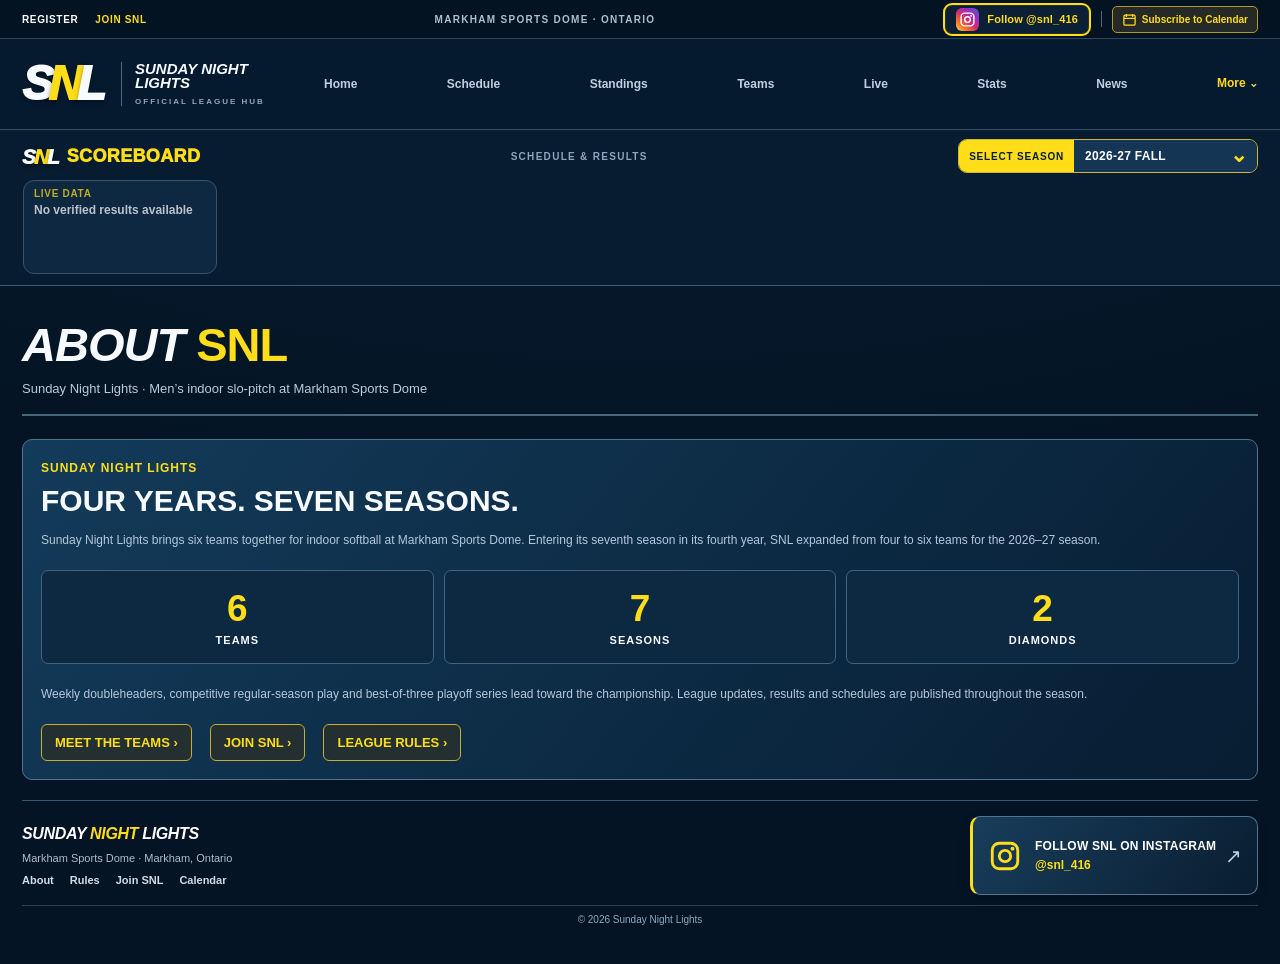
==== commit 0432efcf: "Refresh Instagram footer assets on about.html" ====
--- a/about.html
+++ b/about.html
@@ -1,2 +1,2 @@
 <!doctype html>
-<html lang="en"><head><meta charset="utf-8"><meta name="viewport" content="width=device-width,initial-scale=1"><meta name="theme-color" content="#06192b"><meta name="description" content="About Sunday Night Lights — Sunday Night Lights."><title>About | Sunday Night Lights</title><link rel="stylesheet" href="css/style.css?v=snl-footer-compact-20261107"><link rel="stylesheet" href="css/snl-matchups-approved-v4.css?v=morsl-logo-20261105"><link rel="icon" href="assets/favicon.svg" type="image/svg+xml"></head><body data-page="about"><div id="siteHeader"></div><main id="app"></main><script src="js/data.js?v=snl-navigation-20261104"></script><script src="js/main.js?v=snl-footer-compact-20261107"></script></body></html>+<html lang="en"><head><meta charset="utf-8"><meta name="viewport" content="width=device-width,initial-scale=1"><meta name="theme-color" content="#06192b"><meta name="description" content="About Sunday Night Lights — Sunday Night Lights."><title>About | Sunday Night Lights</title><link rel="stylesheet" href="css/style.css?v=snl-footer-instagram-20261107"><link rel="stylesheet" href="css/snl-matchups-approved-v4.css?v=morsl-logo-20261105"><link rel="icon" href="assets/favicon.svg" type="image/svg+xml"></head><body data-page="about"><div id="siteHeader"></div><main id="app"></main><script src="js/data.js?v=snl-navigation-20261104"></script><script src="js/main.js?v=snl-footer-instagram-20261107"></script></body></html>
--- a/css/style.css
+++ b/css/style.css
@@ -789,25 +789,20 @@
   padding-right:3px;
  }
 }
-/* Compact SNL footer: logo colours, four useful links, and Instagram beside branding. */
+/* SNL footer — use the open bottom-right space for a prominent Instagram CTA.
+   Keep the same compact height on desktop and retain all league links. */
 .footer.snl-footer{
- display:block;
- margin-top:20px;
- padding:14px 0 9px;
- border-top:1px solid #345a75;
- color:#a4bcd0;
- text-align:left;
-}
-.snl-footer-main{display:flex;flex-direction:column;gap:8px}
-.snl-footer-top{display:flex;justify-content:space-between;align-items:center;gap:9px;flex-wrap:wrap}
+ display:block;margin-top:20px;padding:15px 0 9px;
+ border-top:1px solid #345a75;color:#a4bcd0;text-align:left;
+}
+.snl-footer-main{
+ display:grid;grid-template-columns:minmax(0,1fr) minmax(225px,288px);
+ align-items:center;gap:22px;
+}
+.snl-footer-info{display:flex;flex-direction:column;gap:8px;min-width:0}
 .snl-footer-wordmark{
- display:block;
- color:#fff;
- font-size:16px;
- font-weight:900;
- font-style:italic;
- letter-spacing:-.35px;
- white-space:nowrap;
+ display:block;color:#fff;font-size:16px;font-weight:900;
+ font-style:italic;letter-spacing:-.35px;white-space:nowrap;
 }
 .snl-footer-wordmark em{color:#ffde19;font-style:inherit}
 .snl-footer-venue{color:#a9bfd2;font-size:11px;line-height:1.35}
@@ -815,28 +810,110 @@
 .snl-footer-links a{color:#d2dce7;font-size:11px;font-weight:750;white-space:nowrap}
 .snl-footer-links a:hover,.snl-footer-links a:focus-visible{color:#ffde19}
 .snl-footer-instagram{
- display:inline-flex;align-items:center;gap:6px;
- color:#fff;font-size:11px;font-weight:850;white-space:nowrap;
-}
-.snl-footer-instagram svg{width:16px;height:16px;flex:0 0 16px;color:#ffde19}
-.snl-footer-instagram:hover,.snl-footer-instagram:focus-visible{color:#ffde19}
+ display:flex;align-items:center;gap:13px;justify-self:end;width:100%;min-height:79px;
+ padding:12px 15px;border:1px solid #54748e;border-left:3px solid #ffde19;
+ border-radius:10px;background:linear-gradient(125deg,#183d5b,#091d30);
+ box-shadow:0 5px 13px #0002;text-decoration:none;color:#fff;
+ transition:background .18s,border-color .18s,transform .18s;
+}
+.snl-footer-instagram svg{width:34px;height:34px;flex:0 0 34px;color:#ffde19}
+.snl-footer-instagram-copy{display:flex;flex-direction:column;gap:5px;min-width:0}
+.snl-footer-instagram-copy strong{
+ font-size:12px;line-height:1.1;font-weight:900;letter-spacing:.25px;
+ color:#fff;white-space:nowrap;
+}
+.snl-footer-instagram-copy>span{font-size:12px;font-weight:800;color:#ffde19}
+.snl-footer-instagram-arrow{margin-left:auto;color:#bad0df;font-size:20px;line-height:1}
+.snl-footer-instagram:hover,.snl-footer-instagram:focus-visible{
+ color:#fff;border-color:#ffde19;background:linear-gradient(125deg,#205070,#0b2740);
+ transform:translateY(-1px);
+}
 .snl-footer-bottom{
- margin-top:10px;
- padding-top:8px;
- border-top:1px solid #27425a;
- text-align:center;
- font-size:10px;
- color:#8fa9be;
+ margin-top:10px;padding-top:8px;border-top:1px solid #27425a;
+ text-align:center;font-size:10px;color:#8fa9be;
 }
 @media(max-width:640px){
  .footer.snl-footer{margin-top:18px;padding:12px 0 8px}
- .snl-footer-main{gap:7px}
- .snl-footer-top{gap:7px}
+ .snl-footer-main{grid-template-columns:1fr;gap:11px}
+ .snl-footer-info{gap:7px}
  .snl-footer-wordmark{font-size:13px;letter-spacing:-.25px}
- .snl-footer-instagram{font-size:10px;gap:5px}
- .snl-footer-instagram svg{width:15px;height:15px;flex-basis:15px}
  .snl-footer-venue{font-size:10px}
  .snl-footer-links{gap:8px 13px}
+ .snl-footer-instagram{min-height:55px;padding:9px 12px;gap:11px}
+ .snl-footer-instagram svg{width:29px;height:29px;flex:0 0 29px}
+ .snl-footer-instagram-copy strong{font-size:11px}
+ .snl-footer-instagram-copy>span{font-size:11px}
  .snl-footer-bottom{margin-top:9px;padding-top:7px}
 }
-@media(max-width:380px){.snl-footer-wordmark{font-size:12px}}
+@media(max-width:380px){
+ .snl-footer-wordmark{font-size:12px}
+ .snl-footer-instagram-copy strong{white-space:normal}
+}
+
+
+/* Official standings and tiebreaker disclosure */
+.snl-tiebreak-panel{margin:17px 0 25px;border:1px solid #486b86;border-left:4px solid var(--yellow);border-radius:9px;background:linear-gradient(130deg,#103653,#081c30);overflow:hidden}
+.snl-tiebreak-panel summary{display:flex;gap:12px;align-items:center;flex-wrap:wrap;cursor:pointer;padding:17px 20px;list-style:none}
+.snl-tiebreak-panel summary::-webkit-details-marker{display:none}
+.snl-tiebreak-title{color:var(--yellow);font-size:15px;line-height:1.2;font-weight:900;letter-spacing:.5px}
+.snl-tiebreak-subtitle{font-size:12px;color:#b4c7d9;font-weight:650}
+.snl-tiebreak-chevron{margin-left:auto;color:var(--yellow);font-size:23px;line-height:1;transition:transform .2s}
+.snl-tiebreak-panel[open] .snl-tiebreak-chevron{transform:rotate(180deg)}
+.snl-tiebreak-panel summary:focus-visible{outline:3px solid var(--yellow);outline-offset:-4px}
+.snl-tiebreak-content{border-top:1px solid #315875;padding:16px 24px 20px;color:#d5e3ef;font-size:13px;line-height:1.7}
+.snl-tiebreak-content p{margin:0 0 11px}
+.snl-tiebreak-content strong{color:#fff}
+.snl-tiebreak-content ol{margin:6px 0 16px;padding-left:26px}
+.snl-tiebreak-content li{padding:3px 0 3px 6px}
+.snl-tiebreak-content li::marker{color:var(--yellow);font-weight:900}
+.snl-tiebreak-content .snl-tiebreak-note{margin:12px 0 0;border-top:1px solid #335672;padding-top:12px;color:#adcadf;font-size:12px}
+@media(max-width:640px){
+ .snl-tiebreak-panel summary{padding:14px 15px;gap:5px 8px}
+ .snl-tiebreak-title{font-size:12px;letter-spacing:.25px}
+ .snl-tiebreak-subtitle{width:calc(100% - 25px);font-size:11px}
+ .snl-tiebreak-chevron{margin-left:auto;order:1;align-self:flex-start}
+ .snl-tiebreak-content{padding:13px 17px 17px}
+}
+@media(prefers-reduced-motion:reduce){.snl-tiebreak-chevron{transition:none}}
+
+
+
+
+/* Canadian Bat Bros editorial lead: logo left, introduction right on desktop. */
+.snl-article .article-content .batbros-lead {
+  display:grid;
+  grid-template-columns:clamp(140px,20vw,178px) minmax(0,1fr);
+  align-items:center;
+  gap:clamp(16px,3vw,28px);
+  margin:3px 0 22px;
+}
+.snl-article .article-content .batbros-lead p {
+  margin:0;
+  min-width:0;
+}
+.snl-article .article-content .batbros-lead-logo {
+  width:100%;
+  max-width:178px;
+  aspect-ratio:1;
+  display:grid;
+  place-items:center;
+  justify-self:start;
+}
+.snl-article .article-content .batbros-lead-logo img {
+  display:block;
+  width:100%;
+  height:100%;
+  object-fit:contain;
+  mix-blend-mode:screen;
+}
+@media(max-width:600px) {
+  .snl-article .article-content .batbros-lead {
+    grid-template-columns:minmax(0,1fr);
+    gap:8px;
+    margin-top:0;
+  }
+  .snl-article .article-content .batbros-lead-logo {
+    justify-self:center;
+    max-width:144px;
+  }
+}
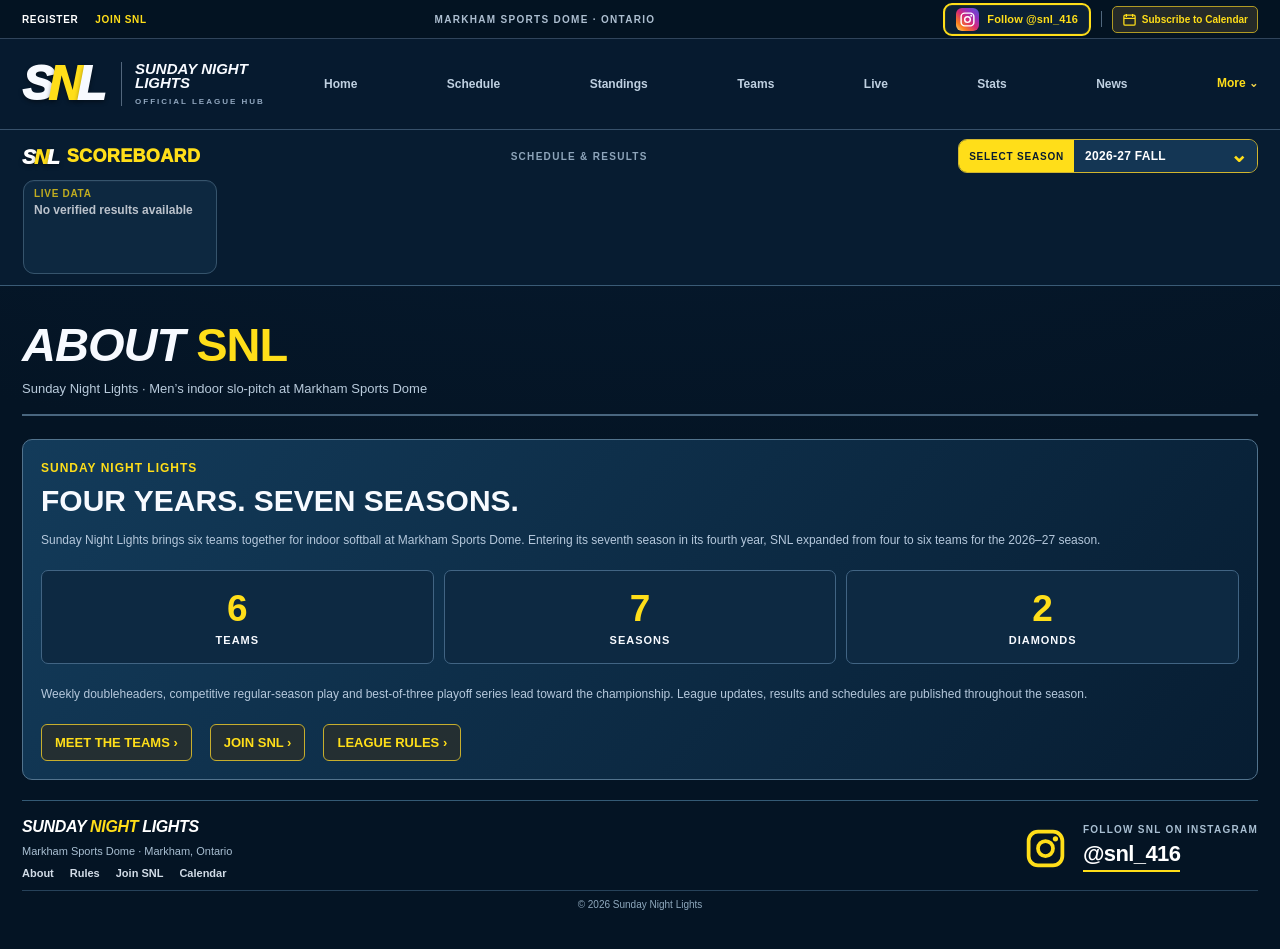
==== commit 6d179672: "Refresh unboxed Instagram footer CSS on about.html" ====
--- a/about.html
+++ b/about.html
@@ -1,2 +1,2 @@
 <!doctype html>
-<html lang="en"><head><meta charset="utf-8"><meta name="viewport" content="width=device-width,initial-scale=1"><meta name="theme-color" content="#06192b"><meta name="description" content="About Sunday Night Lights — Sunday Night Lights."><title>About | Sunday Night Lights</title><link rel="stylesheet" href="css/style.css?v=snl-footer-instagram-20261107"><link rel="stylesheet" href="css/snl-matchups-approved-v4.css?v=morsl-logo-20261105"><link rel="icon" href="assets/favicon.svg" type="image/svg+xml"></head><body data-page="about"><div id="siteHeader"></div><main id="app"></main><script src="js/data.js?v=snl-navigation-20261104"></script><script src="js/main.js?v=snl-footer-instagram-20261107"></script></body></html>+<html lang="en"><head><meta charset="utf-8"><meta name="viewport" content="width=device-width,initial-scale=1"><meta name="theme-color" content="#06192b"><meta name="description" content="About Sunday Night Lights — Sunday Night Lights."><title>About | Sunday Night Lights</title><link rel="stylesheet" href="css/style.css?v=snl-footer-unboxed-20261107"><link rel="stylesheet" href="css/snl-matchups-approved-v4.css?v=morsl-logo-20261105"><link rel="icon" href="assets/favicon.svg" type="image/svg+xml"></head><body data-page="about"><div id="siteHeader"></div><main id="app"></main><script src="js/data.js?v=snl-navigation-20261104"></script><script src="js/main.js?v=snl-footer-instagram-20261107"></script></body></html>
--- a/css/style.css
+++ b/css/style.css
@@ -789,15 +789,14 @@
   padding-right:3px;
  }
 }
-/* SNL footer — use the open bottom-right space for a prominent Instagram CTA.
-   Keep the same compact height on desktop and retain all league links. */
+/* SNL footer: an editorial Instagram signature, not another card. */
 .footer.snl-footer{
  display:block;margin-top:20px;padding:15px 0 9px;
  border-top:1px solid #345a75;color:#a4bcd0;text-align:left;
 }
 .snl-footer-main{
- display:grid;grid-template-columns:minmax(0,1fr) minmax(225px,288px);
- align-items:center;gap:22px;
+ display:grid;grid-template-columns:minmax(0,1fr) minmax(250px,320px);
+ align-items:center;gap:24px;
 }
 .snl-footer-info{display:flex;flex-direction:column;gap:8px;min-width:0}
 .snl-footer-wordmark{
@@ -810,46 +809,52 @@
 .snl-footer-links a{color:#d2dce7;font-size:11px;font-weight:750;white-space:nowrap}
 .snl-footer-links a:hover,.snl-footer-links a:focus-visible{color:#ffde19}
 .snl-footer-instagram{
- display:flex;align-items:center;gap:13px;justify-self:end;width:100%;min-height:79px;
- padding:12px 15px;border:1px solid #54748e;border-left:3px solid #ffde19;
- border-radius:10px;background:linear-gradient(125deg,#183d5b,#091d30);
- box-shadow:0 5px 13px #0002;text-decoration:none;color:#fff;
- transition:background .18s,border-color .18s,transform .18s;
-}
-.snl-footer-instagram svg{width:34px;height:34px;flex:0 0 34px;color:#ffde19}
-.snl-footer-instagram-copy{display:flex;flex-direction:column;gap:5px;min-width:0}
+ display:inline-flex;align-items:center;gap:15px;justify-self:end;
+ min-width:0;padding:8px 0;border:0;border-radius:0;background:none;
+ box-shadow:none;text-decoration:none;color:#fff;
+ transition:transform .18s ease;
+}
+.snl-footer-instagram svg{
+ width:45px;height:45px;flex:0 0 45px;color:#ffde19;
+}
+.snl-footer-instagram-copy{display:flex;flex-direction:column;gap:6px;min-width:0}
 .snl-footer-instagram-copy strong{
- font-size:12px;line-height:1.1;font-weight:900;letter-spacing:.25px;
- color:#fff;white-space:nowrap;
-}
-.snl-footer-instagram-copy>span{font-size:12px;font-weight:800;color:#ffde19}
-.snl-footer-instagram-arrow{margin-left:auto;color:#bad0df;font-size:20px;line-height:1}
+ font-size:10px;line-height:1.2;font-weight:900;letter-spacing:1.25px;
+ color:#a9bfd2;white-space:nowrap;
+}
+.snl-footer-instagram-copy>span{
+ align-self:flex-start;padding-bottom:4px;border-bottom:2px solid #ffde19;
+ font-size:22px;line-height:1.1;font-weight:900;letter-spacing:-.6px;color:#fff;
+ transition:color .18s ease;
+}
+.snl-footer-instagram-arrow{display:none}
 .snl-footer-instagram:hover,.snl-footer-instagram:focus-visible{
- color:#fff;border-color:#ffde19;background:linear-gradient(125deg,#205070,#0b2740);
- transform:translateY(-1px);
-}
+ color:#fff;background:none;border-color:transparent;transform:translateY(-1px);
+}
+.snl-footer-instagram:hover .snl-footer-instagram-copy>span,
+.snl-footer-instagram:focus-visible .snl-footer-instagram-copy>span{color:#ffde19}
 .snl-footer-bottom{
  margin-top:10px;padding-top:8px;border-top:1px solid #27425a;
  text-align:center;font-size:10px;color:#8fa9be;
 }
 @media(max-width:640px){
  .footer.snl-footer{margin-top:18px;padding:12px 0 8px}
- .snl-footer-main{grid-template-columns:1fr;gap:11px}
+ .snl-footer-main{grid-template-columns:1fr;gap:13px}
  .snl-footer-info{gap:7px}
  .snl-footer-wordmark{font-size:13px;letter-spacing:-.25px}
  .snl-footer-venue{font-size:10px}
  .snl-footer-links{gap:8px 13px}
- .snl-footer-instagram{min-height:55px;padding:9px 12px;gap:11px}
- .snl-footer-instagram svg{width:29px;height:29px;flex:0 0 29px}
- .snl-footer-instagram-copy strong{font-size:11px}
- .snl-footer-instagram-copy>span{font-size:11px}
+ .snl-footer-instagram{justify-self:start;gap:11px;padding:7px 0}
+ .snl-footer-instagram svg{width:33px;height:33px;flex:0 0 33px}
+ .snl-footer-instagram-copy{gap:4px}
+ .snl-footer-instagram-copy strong{font-size:9px;letter-spacing:1px}
+ .snl-footer-instagram-copy>span{font-size:18px}
  .snl-footer-bottom{margin-top:9px;padding-top:7px}
 }
 @media(max-width:380px){
  .snl-footer-wordmark{font-size:12px}
  .snl-footer-instagram-copy strong{white-space:normal}
 }
-
 
 /* Official standings and tiebreaker disclosure */
 .snl-tiebreak-panel{margin:17px 0 25px;border:1px solid #486b86;border-left:4px solid var(--yellow);border-radius:9px;background:linear-gradient(130deg,#103653,#081c30);overflow:hidden}
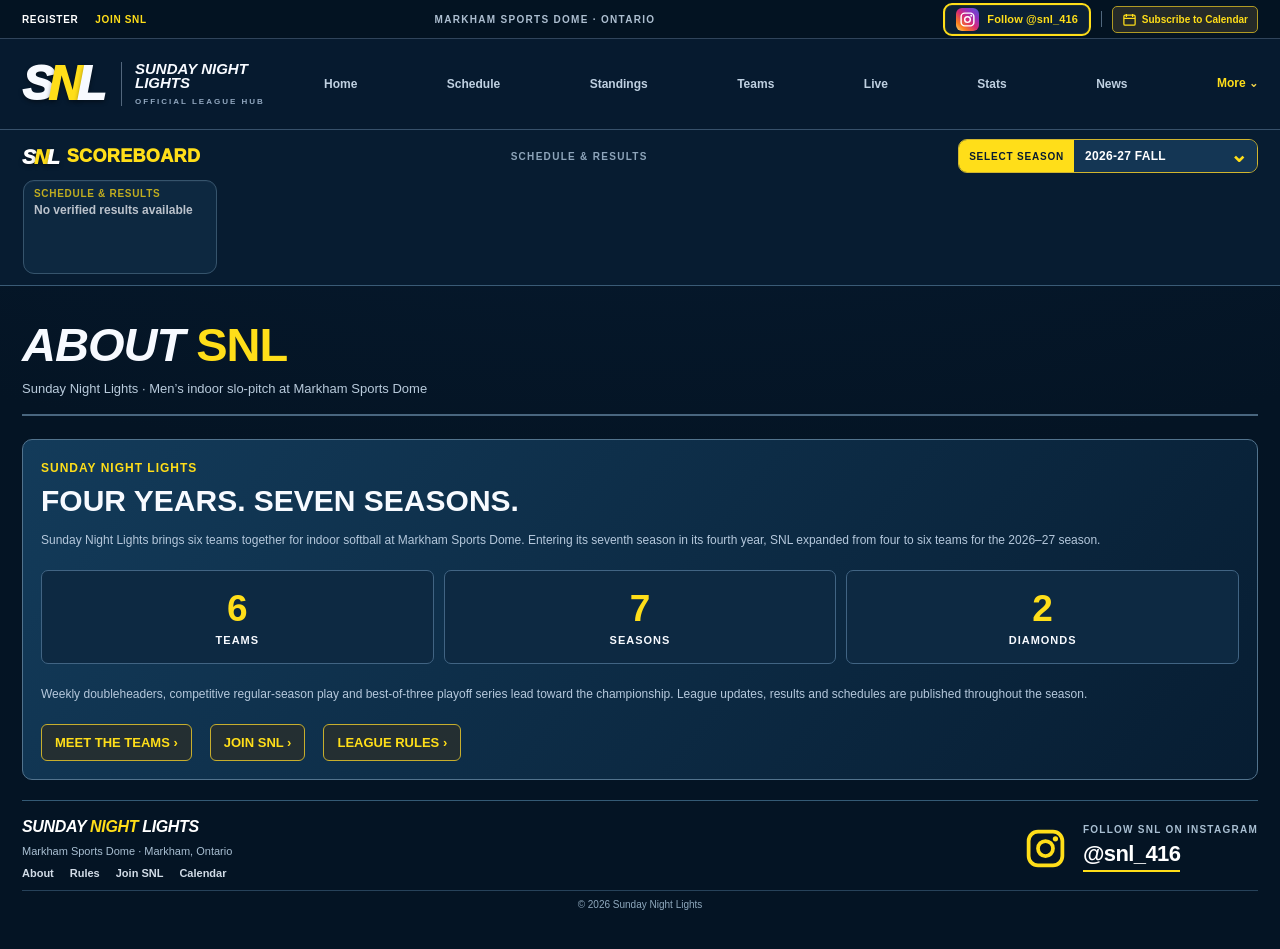
==== commit a6f511ea: "Activate game-day scoreboard ticker and refresh assets on about.html" ====
--- a/about.html
+++ b/about.html
@@ -1,2 +1,2 @@
 <!doctype html>
-<html lang="en"><head><meta charset="utf-8"><meta name="viewport" content="width=device-width,initial-scale=1"><meta name="theme-color" content="#06192b"><meta name="description" content="About Sunday Night Lights — Sunday Night Lights."><title>About | Sunday Night Lights</title><link rel="stylesheet" href="css/style.css?v=snl-footer-unboxed-20261107"><link rel="stylesheet" href="css/snl-matchups-approved-v4.css?v=morsl-logo-20261105"><link rel="icon" href="assets/favicon.svg" type="image/svg+xml"></head><body data-page="about"><div id="siteHeader"></div><main id="app"></main><script src="js/data.js?v=snl-navigation-20261104"></script><script src="js/main.js?v=snl-footer-instagram-20261107"></script></body></html>+<html lang="en"><head><meta charset="utf-8"><meta name="viewport" content="width=device-width,initial-scale=1"><meta name="theme-color" content="#06192b"><meta name="description" content="About Sunday Night Lights — Sunday Night Lights."><title>About | Sunday Night Lights</title><link rel="stylesheet" href="css/style.css?v=snl-gameday-ticker-20261108"><link rel="stylesheet" href="css/snl-matchups-approved-v4.css?v=morsl-logo-20261105"><link rel="icon" href="assets/favicon.svg" type="image/svg+xml"></head><body data-page="about"><div id="siteHeader"></div><main id="app"></main><script src="js/data.js?v=snl-navigation-20261104"></script><script src="js/main.js?v=snl-gameday-ticker-20261108"></script></body></html>
--- a/css/style.css
+++ b/css/style.css
@@ -765,6 +765,27 @@
  .scoreboard .scoretrack>.gamecenter.live-status-card{min-height:88px}
 }
 
+/* Game-day ticker: fixtures, start times and diamonds; retain last week's results. */
+.scoreboard .scoretrack>.scorecard.snl-ticker-today{
+  flex:0 0 205px;opacity:1;border-color:#aa9034;
+}
+.scoreboard .scoretrack>.scorecard.snl-ticker-today .scoremeta span:first-child{
+  color:#ffde19;font-weight:900;
+}
+.scoreboard .scoretrack>.scorecard.snl-ticker-result{
+  flex:0 0 190px;opacity:1;
+}
+.scoreboard .scoretrack .snl-ticker-field{
+  font-size:9px;font-weight:800;line-height:1.15;color:#b4c8d7;
+  letter-spacing:.1px;margin:1px 0 5px;white-space:nowrap;
+}
+.scoreboard .scoretrack>.scorecard.snl-ticker-today .scoremeta{gap:7px}
+@media(max-width:480px){
+ .scoreboard .scoretrack>.scorecard.snl-ticker-today{flex-basis:178px}
+ .scoreboard .scoretrack>.scorecard.snl-ticker-result{flex-basis:170px}
+ .scoreboard .scoretrack .snl-ticker-field{font-size:8px;margin-bottom:3px}
+}
+
 /* Scoreboard logo lettering: same S/N/L identity as the masthead, compact scale. */
 .scorehead h2 .brand-mark.scoreboard-label-snl{
  display:inline-block;
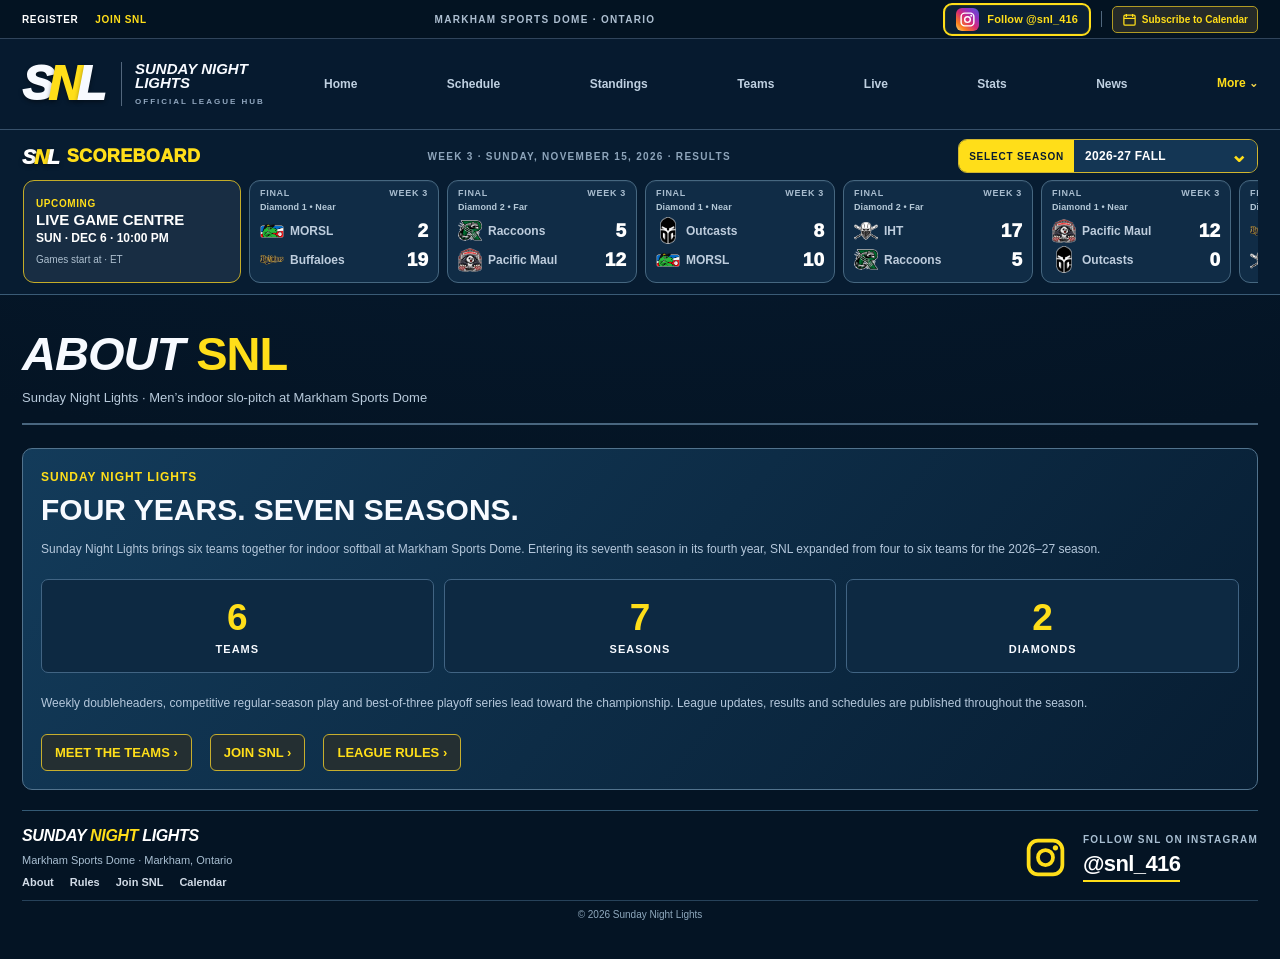
==== commit 51e86073: "Restore SNL schedule, ticker and stats with verified local feed fallbacks" ====
--- a/about.html
+++ b/about.html
@@ -1,2 +1,2 @@
 <!doctype html>
-<html lang="en"><head><meta charset="utf-8"><meta name="viewport" content="width=device-width,initial-scale=1"><meta name="theme-color" content="#06192b"><meta name="description" content="About Sunday Night Lights — Sunday Night Lights."><title>About | Sunday Night Lights</title><link rel="stylesheet" href="css/style.css?v=snl-gameday-ticker-20261108"><link rel="stylesheet" href="css/snl-matchups-approved-v4.css?v=morsl-logo-20261105"><link rel="icon" href="assets/favicon.svg" type="image/svg+xml"></head><body data-page="about"><div id="siteHeader"></div><main id="app"></main><script src="js/data.js?v=snl-navigation-20261104"></script><script src="js/main.js?v=snl-gameday-ticker-20261108"></script></body></html>+<html lang="en"><head><meta charset="utf-8"><meta name="viewport" content="width=device-width,initial-scale=1"><meta name="theme-color" content="#06192b"><meta name="description" content="About Sunday Night Lights — Sunday Night Lights."><title>About | Sunday Night Lights</title><link rel="stylesheet" href="css/style.css?v=snl-gameday-ticker-20261108"><link rel="stylesheet" href="css/snl-matchups-approved-v4.css?v=morsl-logo-20261105"><link rel="icon" href="assets/favicon.svg" type="image/svg+xml"></head><body data-page="about"><div id="siteHeader"></div><main id="app"></main><script src="js/data.js?v=snl-navigation-20261104"></script><script src="js/main.js?v=snl-data-recovery-20261119-snl-matchup-cutoff-0030-20261109"></script></body></html>
--- a/css/style.css
+++ b/css/style.css
@@ -943,3 +943,22 @@
     max-width:144px;
   }
 }
+
+/* Week 2 article: wide 16:9 editorial image spanning the article column. */
+.snl-article .article-content .week2-article-art{width:100%;max-width:none;margin:24px 0 28px}
+.snl-article .article-content .week2-article-art img{display:block;width:100%;height:auto;object-fit:contain}
+.snl-article .article-content .week2-fixture{font-size:13px;font-weight:900;color:var(--yellow);margin:0 0 24px;letter-spacing:.025em}
+
+/* Week 3: cinematic moving story card with a portrait video in the article. */
+.story .story-illustration video.story-video{position:absolute;inset:0;width:100%;height:100%;object-fit:cover;object-position:center top;pointer-events:none;display:block}
+.snl-article .article-content .week3-video{width:min(100%,460px);margin:24px auto 28px}
+.snl-article .article-content .week3-video video{display:block;width:100%;height:auto;aspect-ratio:478/850;object-fit:contain;background:#04111f;border:1px solid #4d6a83;border-radius:11px}
+.snl-article .article-content .week3-video figcaption{margin:10px 0 0;text-align:center;font-size:12px;line-height:1.5;letter-spacing:.075em;text-transform:uppercase;color:#b9cadd}
+
+/* Friday Night Lights artwork: show the entire 9:16 original, with no obscuring title overlay. */
+.story.fridaylights{background:#070b12;border-color:#f07824}
+.story.fridaylights:after{display:none}
+.story.fridaylights .story-tag,.story.fridaylights .story-bottom{display:none}
+.story.fridaylights .story-illustration img.story-poster{object-fit:contain;object-position:center center;background:#070b12}
+.fnl-article-flyer{max-width:680px;margin-left:auto;margin-right:auto}
+.fnl-article-flyer img{width:100%;height:auto}
